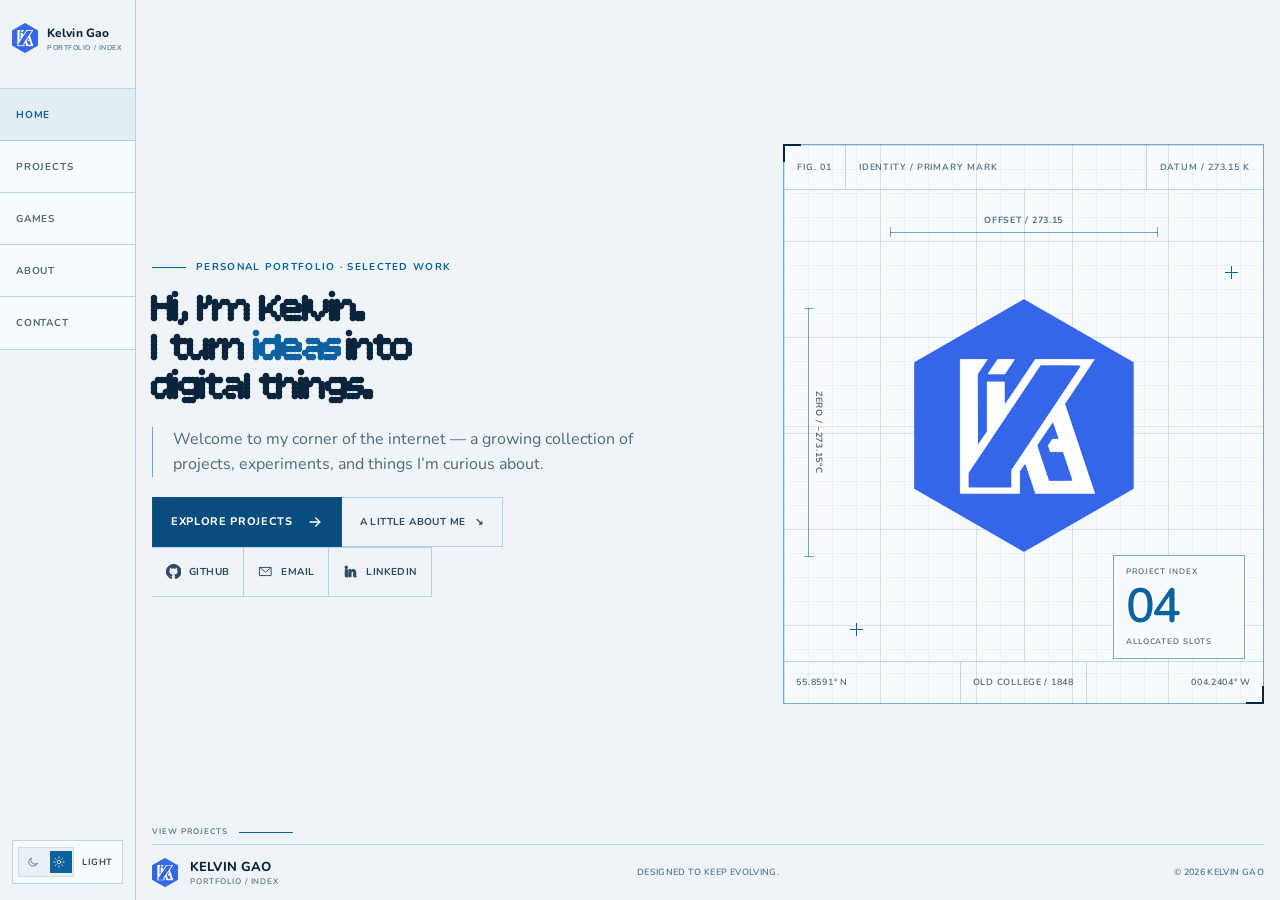
==== index.html @ 5f0eeb15 "V3.3.5" ====
<!doctype html>
<html lang="en" data-theme="light">
  <head>
    <meta charset="UTF-8" />
    <meta name="viewport" content="width=device-width, initial-scale=1.0" />
    <meta
      name="description"
      content="Kelvin Gao's personal portfolio — selected projects, experiments, games, and ideas."
    />
    <meta property="og:title" content="Kelvin Gao — Portfolio" />
    <meta
      property="og:description"
      content="Selected projects, experiments, games, and ideas by Kelvin Gao."
    />
    <meta property="og:type" content="website" />
    <meta property="og:url" content="https://kelvingao.com/" />
    <meta name="theme-color" content="#eef4f8" />
    <title>Kelvin Gao — Portfolio</title>
    <link rel="canonical" href="https://kelvingao.com/" />
    <link rel="icon" href="assets/kg-logo-blue.png" type="image/png" />
    <link rel="preconnect" href="https://fonts.googleapis.com" />
    <link rel="preconnect" href="https://fonts.gstatic.com" crossorigin />
    <link
      rel="stylesheet"
      href="https://fonts.googleapis.com/css2?family=Bitcount+Prop+Single:wght@100..900&amp;family=Nunito:wght@200..1000&amp;display=swap"
    />
    <link rel="stylesheet" href="styles.css?v=blueprint-23" />
    <script>
      document.documentElement.classList.add("js");
      try {
        const savedTheme = localStorage.getItem("kelvin-theme");
        if (savedTheme === "light" || savedTheme === "dark") {
          document.documentElement.dataset.theme = savedTheme;
        }
      } catch (_) {
        // Light remains the default if storage is unavailable.
      }
    </script>
    <noscript>
      <style>
        .reveal { opacity: 1 !important; transform: none !important; }
        .hero-blueprint, .hero-copy { position: relative !important; top: auto !important; }
      </style>
    </noscript>
  </head>
  <body data-page="home">
    <a class="skip-link" href="#main-content">Skip to content</a>

    <header class="site-header" data-header>
      <div class="header-inner container">
        <a class="brand" href="index.html" aria-label="Kelvin Gao, home">
          <span class="logo-render logo-render--brand" aria-hidden="true">
            <img src="assets/kg-logo-blue.png" alt="" width="26" height="30" />
          </span>
          <span class="brand-copy">
            <strong>Kelvin Gao</strong>
            <small>Portfolio / Index</small>
          </span>
        </a>

        <nav class="main-nav" aria-label="Main navigation">
          <a class="is-active" href="index.html" data-page-link="home" aria-current="page">Home</a>
          <a href="projects.html" data-page-link="projects">Projects</a>
          <a href="games.html" data-page-link="games">Games</a>
          <a href="about.html" data-page-link="about">About</a>
          <a href="contact.html" data-page-link="contact">Contact</a>
        </nav>

        <button
          class="theme-toggle"
          type="button"
          aria-label="Switch to dark theme"
          data-theme-toggle
        >
          <span class="theme-toggle__track" aria-hidden="true">
            <svg class="theme-icon theme-icon--moon" viewBox="0 0 24 24">
              <path d="M20.2 15.4A8.6 8.6 0 0 1 8.6 3.8 8.7 8.7 0 1 0 20.2 15.4Z" />
            </svg>
            <span class="theme-toggle__knob"></span>
            <svg class="theme-icon theme-icon--sun" viewBox="0 0 24 24">
              <circle cx="12" cy="12" r="3.5" />
              <path d="M12 2v2M12 20v2M4.9 4.9l1.4 1.4M17.7 17.7l1.4 1.4M2 12h2M20 12h2M4.9 19.1l1.4-1.4M17.7 6.3l1.4-1.4" />
            </svg>
          </span>
          <span class="theme-toggle__label">Light</span>
        </button>
      </div>
    </header>

    <main id="main-content">
      <section class="hero container" id="top" aria-labelledby="hero-title">
        <div class="hero-copy reveal">
          <div class="eyebrow">
            <span class="eyebrow-dot" aria-hidden="true"></span>
            Personal portfolio · Selected work
          </div>
          <h1 id="hero-title">
            Hi, I’m Kelvin.<br />
            I turn <span class="gradient-text">ideas</span> into<br />
            digital things.
          </h1>
          <p class="hero-intro">
            Welcome to my corner of the internet — a growing collection of
            projects, experiments, and things I’m curious about.
          </p>
          <div class="hero-actions">
            <a class="button button--primary" href="projects.html">
              Explore projects
              <svg viewBox="0 0 20 20" aria-hidden="true">
                <path d="M4 10h12M11 5l5 5-5 5" />
              </svg>
            </a>
            <a class="text-link" href="about.html">
              A little about me
              <span aria-hidden="true">↘</span>
            </a>
            <div class="hero-social-links" role="group" aria-label="Professional links">
              <a
                class="hero-social-link"
                href="https://github.com/kaionx6"
                target="_blank"
                rel="noopener noreferrer"
              >
                <svg viewBox="0 0 24 24" aria-hidden="true">
                  <path
                    d="M12 .7a11.5 11.5 0 0 0-3.64 22.41c.58.11.79-.25.79-.56v-2.02c-3.22.7-3.9-1.37-3.9-1.37-.53-1.34-1.29-1.7-1.29-1.7-1.05-.72.08-.71.08-.71 1.17.08 1.78 1.2 1.78 1.2 1.04 1.78 2.72 1.27 3.38.97.1-.75.41-1.27.74-1.56-2.57-.29-5.27-1.28-5.27-5.68 0-1.26.45-2.28 1.19-3.09-.12-.29-.52-1.47.11-3.05 0 0 .97-.31 3.16 1.18a10.9 10.9 0 0 1 5.75 0c2.19-1.49 3.16-1.18 3.16-1.18.63 1.58.23 2.76.11 3.05.74.81 1.19 1.83 1.19 3.09 0 4.41-2.71 5.38-5.29 5.67.42.36.79 1.07.79 2.16v3.21c0 .31.21.67.8.56A11.5 11.5 0 0 0 12 .7Z"
                  />
                </svg>
                GitHub
              </a>
              <a class="hero-social-link" href="mailto:kelvin.gao@ucdconnect.ie">
                <svg viewBox="0 0 24 24" aria-hidden="true">
                  <path d="M3 5.5h18v13H3zM3.5 6l8.5 7 8.5-7" />
                </svg>
                Email
              </a>
              <a
                class="hero-social-link"
                href="https://www.linkedin.com/in/kelvin-gao-a3883a34b/"
                target="_blank"
                rel="noopener noreferrer"
              >
                <svg viewBox="0 0 24 24" aria-hidden="true">
                  <path
                    d="M20.45 20.45h-3.56v-5.57c0-1.33-.02-3.04-1.85-3.04-1.85 0-2.14 1.45-2.14 2.94v5.67H9.35V9h3.41v1.56h.05c.47-.9 1.64-1.85 3.37-1.85 3.6 0 4.27 2.37 4.27 5.46v6.28ZM5.34 7.43a2.07 2.07 0 1 1 0-4.13 2.07 2.07 0 0 1 0 4.13ZM7.12 20.45H3.56V9h3.56v11.45Z"
                  />
                </svg>
                LinkedIn
              </a>
            </div>
          </div>
        </div>

        <div class="hero-blueprint reveal reveal--delay" aria-hidden="true">
          <div class="blueprint-caption">
            <span>FIG. 01</span>
            <span>IDENTITY / PRIMARY MARK</span>
            <span>DATUM / 273.15 K</span>
          </div>
          <div class="logo-plate">
            <span class="dimension dimension--horizontal">OFFSET / 273.15</span>
            <span class="dimension dimension--vertical">ZERO / −273.15°C</span>
            <span class="crosshair crosshair--one"></span>
            <span class="crosshair crosshair--two"></span>
            <span
              class="logo-render logo-render--hero"
              data-kelvin-easter-egg
            >
              <img src="assets/kg-logo-blue.png" alt="" width="220" height="254" />
            </span>
          </div>
          <div class="project-counter">
            <span class="project-counter__label">PROJECT INDEX</span>
            <strong>04</strong>
            <span class="project-counter__foot">ALLOCATED SLOTS</span>
          </div>
          <div class="blueprint-coordinates">
            <span>55.8591° N</span>
            <span>OLD COLLEGE / 1848</span>
            <span>004.2404° W</span>
          </div>
        </div>

        <a class="scroll-cue" href="projects.html" aria-label="Open the projects page">
          <span>View projects</span>
          <span class="scroll-cue__line" aria-hidden="true"></span>
        </a>
      </section>
    </main>

    <footer class="site-footer container">
      <a class="brand brand--footer" href="index.html" aria-label="Kelvin Gao, home">
        <span class="logo-render logo-render--brand" aria-hidden="true">
          <img src="assets/kg-logo-blue.png" alt="" width="26" height="30" />
        </span>
        <span class="brand-copy">
          <strong>Kelvin Gao</strong>
          <small>Portfolio / Index</small>
        </span>
      </a>
      <p>Designed to keep evolving.</p>
      <p>© <span data-year></span> Kelvin Gao</p>
    </footer>

    <script src="script.js?v=blueprint-11"></script>
  </body>
</html>
---- styles.css ----
/* --------------------------------------------------------------------------
   KELVIN GAO / PORTFOLIO DRAWING SYSTEM
   Flat blueprint treatment: solid surfaces, ruled grids, technical annotation.
   -------------------------------------------------------------------------- */

:root {
  color-scheme: dark;
  --bg: #06101c;
  --surface: #091725;
  --surface-2: #0c1c2c;
  --surface-3: #102337;
  --text: #edf6ff;
  --text-soft: #c9d9e8;
  --muted: #9eb2c6;
  --faint: #8098af;
  --blue: #4da3ff;
  --blue-deep: #1677be;
  --blue-fill: rgba(77, 163, 255, 0.12);
  --nav-progress-fill: rgba(77, 163, 255, 0.36);
  --line: rgba(77, 163, 255, 0.25);
  --line-soft: rgba(123, 180, 231, 0.13);
  --line-strong: rgba(77, 163, 255, 0.56);
  --grid-minor: rgba(77, 163, 255, 0.055);
  --grid-major: rgba(77, 163, 255, 0.11);
  --header-bg: #06101c;
  --preview-bg: #071522;
  --preview-line: rgba(107, 183, 255, 0.55);
  --preview-fill: rgba(77, 163, 255, 0.14);
  --preview-quiet: rgba(222, 241, 255, 0.18);
  --container: 1440px;
  --sidebar-width: 136px;
  --mono: "Nunito", ui-sans-serif, -apple-system, BlinkMacSystemFont, "Segoe UI", sans-serif;
  --title-font: "Bitcount Prop Single", "Nunito", ui-sans-serif, sans-serif;
}

html[data-theme="light"] {
  color-scheme: light;
  --bg: #eef4f8;
  --surface: #f8fbfd;
  --surface-2: #e8f1f7;
  --surface-3: #deebf3;
  --text: #0a243b;
  --text-soft: #2d4961;
  --muted: #50697e;
  --faint: #587085;
  --blue: #0c619f;
  --blue-deep: #084d7e;
  --blue-fill: rgba(12, 97, 159, 0.09);
  --nav-progress-fill: rgba(12, 97, 159, 0.22);
  --line: rgba(12, 97, 159, 0.24);
  --line-soft: rgba(31, 91, 135, 0.13);
  --line-strong: rgba(12, 97, 159, 0.54);
  --grid-minor: rgba(12, 97, 159, 0.055);
  --grid-major: rgba(12, 97, 159, 0.105);
  --header-bg: #eef4f8;
  --preview-bg: #e7f0f6;
  --preview-line: rgba(11, 91, 150, 0.55);
  --preview-fill: rgba(12, 97, 159, 0.11);
  --preview-quiet: rgba(14, 58, 89, 0.16);
}

*,
*::before,
*::after {
  box-sizing: border-box;
}

html {
  scroll-behavior: smooth;
  scroll-padding-top: 112px;
}

body {
  min-width: 320px;
  margin: 0;
  overflow-x: clip;
  background: var(--bg);
  color: var(--text);
  font-family: "Nunito", ui-sans-serif, -apple-system, BlinkMacSystemFont, "Segoe UI", sans-serif;
  font-size: 16px;
  line-height: 1.6;
  -webkit-font-smoothing: antialiased;
  transition: background-color 140ms linear, color 140ms linear;
}

h1,
h2,
h3 {
  font-family: var(--title-font);
}

::selection {
  background: var(--blue);
  color: #fff;
}

a {
  color: inherit;
  text-decoration: none;
}

button,
a {
  -webkit-tap-highlight-color: transparent;
}

button {
  color: inherit;
  font: inherit;
}

svg {
  display: block;
  fill: none;
  stroke: currentColor;
  stroke-linecap: square;
  stroke-linejoin: miter;
  stroke-width: 1.6;
}

.container {
  width: min(calc(100% - 48px), var(--container));
  margin-inline: auto;
}

.skip-link {
  position: fixed;
  z-index: 1000;
  top: 8px;
  left: 8px;
  padding: 10px 14px;
  border: 1px solid var(--blue);
  background: var(--bg);
  color: var(--text);
  font: 700 12px/1.2 var(--mono);
  transform: translateY(-160%);
}

.skip-link:focus {
  transform: translateY(0);
}

:focus-visible {
  outline: 2px solid var(--blue);
  outline-offset: 3px;
}

/* Exact source artwork, recolored non-destructively and cropped to its bounds. */

.logo-render {
  position: relative;
  display: block;
  flex: 0 0 auto;
  aspect-ratio: 704 / 812;
  overflow: hidden;
}

.logo-render img {
  position: absolute;
  inset: 0;
  width: 100%;
  height: 100%;
  max-width: none;
}

.logo-render--brand {
  width: 26px;
}

/* Header */

.site-header {
  position: fixed;
  z-index: 100;
  top: 0;
  left: 0;
  width: 100%;
  border-bottom: 1px solid var(--line);
  background: var(--header-bg);
}

.header-inner {
  display: grid;
  grid-template-columns: 1fr auto 1fr;
  align-items: center;
  height: 74px;
}

.brand {
  display: inline-flex;
  align-items: center;
  justify-self: start;
  gap: 12px;
  width: fit-content;
  min-height: 44px;
}

.brand-copy {
  display: flex;
  flex-direction: column;
  gap: 1px;
}

.brand-copy strong {
  color: var(--text);
  font-size: 13px;
  font-weight: 760;
  letter-spacing: 0.01em;
}

.brand-copy small {
  color: var(--faint);
  font: 600 8px/1.2 var(--mono);
  letter-spacing: 0.12em;
  text-transform: uppercase;
}

.main-nav {
  position: absolute;
  top: 15px;
  left: 50%;
  display: flex;
  height: 44px;
  border: 1px solid var(--line);
  background: var(--surface);
  transform: translateX(-50%);
}

.main-nav a {
  --page-wheel-progress: 0%;
  display: inline-flex;
  align-items: center;
  justify-content: center;
  min-width: 84px;
  padding-inline: 14px;
  border-right: 1px solid var(--line);
  background-image: linear-gradient(
    var(--nav-progress-fill),
    var(--nav-progress-fill)
  );
  background-repeat: no-repeat;
  background-position: left center;
  background-size: var(--page-wheel-progress) 100%;
  color: var(--muted);
  font: 700 10px/1 var(--mono);
  letter-spacing: 0.08em;
  text-transform: uppercase;
  transition: background-size 70ms linear, color 70ms linear;
}

.main-nav a[data-wheel-direction="previous"] {
  background-position: right center;
}

.main-nav a:last-child {
  border-right: 0;
}

.main-nav a:hover,
.main-nav a.is-active {
  background-color: var(--blue-fill);
  color: var(--blue);
}

.main-nav a.is-wheel-target {
  color: var(--text);
}

.theme-toggle {
  display: inline-flex;
  grid-column: 3;
  align-items: center;
  justify-self: end;
  gap: 8px;
  min-height: 44px;
  padding: 5px 9px 5px 5px;
  border: 1px solid var(--line);
  border-radius: 0;
  background: var(--surface);
  cursor: pointer;
}

.theme-toggle:hover {
  border-color: var(--line-strong);
  background: var(--blue-fill);
}

.theme-toggle__track {
  position: relative;
  display: flex;
  align-items: center;
  justify-content: space-between;
  width: 58px;
  height: 30px;
  padding-inline: 8px;
  border: 1px solid var(--line-soft);
  background: var(--surface-2);
  color: var(--muted);
}

.theme-icon {
  z-index: 1;
  width: 12px;
  height: 12px;
}

.theme-icon--moon {
  color: #fff;
}

html[data-theme="light"] .theme-icon--moon {
  color: var(--muted);
}

html[data-theme="light"] .theme-icon--sun {
  color: #fff;
}

.theme-toggle__knob {
  position: absolute;
  z-index: 0;
  top: 3px;
  left: 3px;
  width: 22px;
  height: 22px;
  background: var(--blue);
  transition: transform 140ms linear;
}

html[data-theme="light"] .theme-toggle__knob {
  transform: translateX(28px);
}

.theme-toggle__label {
  min-width: 31px;
  color: var(--text-soft);
  font: 700 9px/1 var(--mono);
  letter-spacing: 0.06em;
  text-transform: uppercase;
}

/* Hero */

.hero {
  position: relative;
  display: grid;
  grid-template-columns: minmax(0, 1.06fr) minmax(400px, 0.94fr);
  align-items: center;
  gap: clamp(44px, 7vw, 100px);
  min-height: 100svh;
  padding-top: 132px;
  padding-bottom: 94px;
}

.hero::before {
  position: absolute;
  top: 74px;
  bottom: 0;
  left: -24px;
  width: 1px;
  background: var(--line);
  content: "";
}

.hero::after {
  position: absolute;
  top: 98px;
  left: -29px;
  width: 11px;
  height: 11px;
  border: 1px solid var(--blue);
  background: var(--bg);
  content: "";
}

.hero-copy {
  position: relative;
}

.eyebrow,
.section-kicker {
  color: var(--blue);
  font: 700 10px/1.3 var(--mono);
  letter-spacing: 0.13em;
  text-transform: uppercase;
}

.eyebrow {
  display: inline-flex;
  align-items: center;
  gap: 10px;
  margin-bottom: 32px;
  padding: 0;
  border: 0;
  background: transparent;
}

.eyebrow::before {
  width: 34px;
  height: 1px;
  background: var(--blue);
  content: "";
}

.eyebrow-dot {
  display: none;
}

.hero h1 {
  max-width: 760px;
  margin: 0;
  font-size: clamp(2.3rem, 4.2vw, 3.85rem);
  font-weight: 720;
  letter-spacing: -0.064em;
  line-height: 0.98;
}

.gradient-text {
  color: var(--blue);
}

.hero-intro {
  max-width: 570px;
  margin: 32px 0 0;
  padding-left: 20px;
  border-left: 1px solid var(--line-strong);
  color: var(--muted);
  font-size: 16px;
  line-height: 1.8;
}

.hero-actions {
  display: flex;
  flex-wrap: wrap;
  align-items: center;
  gap: 0;
  margin-top: 38px;
}

.button {
  display: inline-flex;
  align-items: center;
  justify-content: center;
  gap: 14px;
  min-height: 50px;
  padding: 12px 18px;
  border: 1px solid var(--line-strong);
  border-radius: 0;
  font: 750 11px/1 var(--mono);
  letter-spacing: 0.06em;
  text-transform: uppercase;
}

.button svg {
  width: 16px;
  height: 16px;
}

.button--primary {
  background: var(--blue-deep);
  color: #fff;
}

.button--primary:hover {
  background: var(--blue);
  color: #06101c;
}

html[data-theme="light"] .button--primary:hover {
  color: #fff;
}

.text-link,
.hero-social-link {
  display: inline-flex;
  align-items: center;
  justify-content: center;
  gap: 10px;
  min-height: 50px;
  padding: 12px 18px;
  border: 1px solid var(--line);
  border-left: 0;
  color: var(--text-soft);
  font: 700 10px/1 var(--mono);
  letter-spacing: 0.04em;
  text-transform: uppercase;
}

.text-link:hover,
.hero-social-link:hover {
  background: var(--blue-fill);
  color: var(--blue);
}

.hero-social-links {
  display: inline-flex;
  align-items: stretch;
}

.hero-social-link {
  border-left: 0;
  gap: 8px;
  padding-inline: 14px;
}

.hero-social-link svg {
  width: 15px;
  height: 15px;
  flex: 0 0 auto;
  fill: currentColor;
}

.hero-social-link[href^="mailto:"] svg {
  fill: none;
  stroke: currentColor;
  stroke-linecap: square;
  stroke-linejoin: miter;
  stroke-width: 1.5;
}

.hero-blueprint {
  position: relative;
  width: min(100%, 520px);
  min-height: 592px;
  margin: 0;
  justify-self: end;
  border: 1px solid var(--line-strong);
  background-color: var(--surface);
  background-image:
    linear-gradient(var(--grid-major) 1px, transparent 1px),
    linear-gradient(90deg, var(--grid-major) 1px, transparent 1px),
    linear-gradient(var(--grid-minor) 1px, transparent 1px),
    linear-gradient(90deg, var(--grid-minor) 1px, transparent 1px);
  background-size: 96px 96px, 96px 96px, 24px 24px, 24px 24px;
}

.hero-blueprint::before,
.hero-blueprint::after {
  position: absolute;
  width: 18px;
  height: 18px;
  border-color: var(--blue);
  content: "";
}

.hero-blueprint::before {
  top: -1px;
  left: -1px;
  border-top: 2px solid;
  border-left: 2px solid;
}

.hero-blueprint::after {
  right: -1px;
  bottom: -1px;
  border-right: 2px solid;
  border-bottom: 2px solid;
}

.blueprint-caption {
  display: grid;
  grid-template-columns: auto 1fr auto;
  min-height: 45px;
  border-bottom: 1px solid var(--line);
  color: var(--faint);
  font: 650 9px/1.2 var(--mono);
  letter-spacing: 0.1em;
}

.blueprint-caption span {
  display: flex;
  align-items: center;
  padding-inline: 13px;
  border-right: 1px solid var(--line);
}

.blueprint-caption span:last-child {
  border-right: 0;
}

.logo-plate,
.model-plate {
  position: relative;
  display: grid;
  height: 470px;
  place-items: center;
}

.logo-plate::before,
.logo-plate::after,
.model-plate::before,
.model-plate::after {
  position: absolute;
  background: var(--line-soft);
  content: "";
}

.logo-plate::before,
.model-plate::before {
  top: 0;
  bottom: 0;
  left: 50%;
  width: 1px;
}

.logo-plate::after,
.model-plate::after {
  top: 50%;
  right: 0;
  left: 0;
  height: 1px;
}

.logo-render--hero {
  z-index: 1;
  width: min(46%, 220px);
}

.model-plate {
  overflow: hidden;
  cursor: default;
}

.model-canvas {
  position: absolute;
  z-index: 1;
  inset: 0;
  display: block;
  width: 100%;
  height: 100%;
  opacity: 0;
  cursor: grab;
  touch-action: pan-y;
}

.model-canvas.is-dragging {
  cursor: grabbing;
}

[data-model-viewer].is-model-ready .model-canvas {
  opacity: 1;
}

.model-placeholder {
  position: absolute;
  z-index: 1;
  inset: 0;
  display: grid;
  align-content: center;
  justify-items: center;
  gap: 14px;
  color: var(--faint);
  font: 650 8px/1 var(--mono);
  letter-spacing: 0.12em;
}

.logo-render--model {
  width: 86px;
  opacity: 0.5;
}

[data-model-viewer].is-model-ready .model-placeholder {
  visibility: hidden;
}

.model-loader {
  position: absolute;
  z-index: 6;
  right: 170px;
  bottom: 58px;
  left: 18px;
  padding: 10px;
  border: 1px solid var(--line);
  background: var(--surface);
}

.model-loader[hidden],
.model-error[hidden] {
  display: none;
}

.model-loader__copy {
  display: flex;
  align-items: center;
  justify-content: space-between;
  color: var(--text-soft);
  font: 650 7px/1 var(--mono);
  letter-spacing: 0.08em;
}

.model-loader__track,
.model-progress__track {
  display: block;
  height: 2px;
  overflow: hidden;
  background: var(--line);
}

.model-loader__track {
  margin-top: 9px;
}

.model-loader__track i,
.model-progress__track i {
  display: block;
  width: 100%;
  height: 100%;
  background: var(--blue);
  transform: scaleX(0);
  transform-origin: left center;
}

.model-error {
  position: absolute;
  z-index: 8;
  top: 50%;
  left: 50%;
  display: grid;
  width: min(76%, 300px);
  padding: 18px;
  border: 1px solid var(--line-strong);
  background: var(--surface);
  color: var(--muted);
  font: 600 8px/1.6 var(--mono);
  letter-spacing: 0.05em;
  transform: translate(-50%, -50%);
}

.model-error strong {
  margin-bottom: 5px;
  color: var(--text);
  font-size: 9px;
}

.model-error a {
  width: max-content;
  margin-top: 11px;
  color: var(--blue);
  font-weight: 750;
}

.model-description,
.visually-hidden {
  position: absolute;
  width: 1px;
  height: 1px;
  padding: 0;
  overflow: hidden;
  clip: rect(0, 0, 0, 0);
  white-space: nowrap;
  border: 0;
}

.model-controls {
  position: absolute;
  z-index: 7;
  bottom: 12px;
  left: 14px;
  display: flex;
  background: var(--surface);
}

.model-controls button {
  display: grid;
  min-width: 30px;
  height: 28px;
  padding: 0 8px;
  place-items: center;
  border: 1px solid var(--line);
  border-right: 0;
  border-radius: 0;
  background: transparent;
  color: var(--text-soft);
  font: 700 7px/1 var(--mono);
  letter-spacing: 0.06em;
  cursor: pointer;
}

.model-controls button:last-child {
  min-width: 60px;
  border-right: 1px solid var(--line);
}

.model-controls button:hover,
.model-controls button[aria-pressed="true"] {
  background: var(--blue-fill);
  color: var(--blue);
}

.model-controls button:focus-visible {
  z-index: 1;
  outline: 2px solid var(--blue);
  outline-offset: 2px;
  background: var(--blue-fill);
  color: var(--blue);
}

.model-controls button:disabled {
  cursor: wait;
  opacity: 0.42;
}

.model-progress {
  position: absolute;
  z-index: 5;
  top: 55px;
  right: 15px;
  display: grid;
  grid-template-columns: auto 72px 26px;
  align-items: center;
  gap: 8px;
  color: var(--faint);
  font: 650 7px/1 var(--mono);
  letter-spacing: 0.07em;
}

.model-progress output {
  color: var(--blue);
  text-align: right;
}

.dimension {
  position: absolute;
  z-index: 2;
  color: var(--faint);
  font: 700 9px/1 var(--mono);
  letter-spacing: 0.08em;
}

.dimension--horizontal {
  top: 26px;
  left: 22%;
  width: 56%;
  padding-bottom: 7px;
  border-bottom: 1px solid var(--line-strong);
  text-align: center;
}

.dimension--horizontal::before,
.dimension--horizontal::after {
  position: absolute;
  bottom: -5px;
  width: 1px;
  height: 10px;
  background: var(--line-strong);
  content: "";
}

.dimension--horizontal::before {
  left: 0;
}

.dimension--horizontal::after {
  right: 0;
}

.dimension--vertical {
  top: 25%;
  bottom: 22%;
  left: 24px;
  display: grid;
  width: 19px;
  place-items: center;
  border-left: 1px solid var(--line-strong);
  writing-mode: vertical-rl;
}

.dimension--vertical::before,
.dimension--vertical::after {
  position: absolute;
  left: -5px;
  width: 10px;
  height: 1px;
  background: var(--line-strong);
  content: "";
}

.dimension--vertical::before {
  top: 0;
}

.dimension--vertical::after {
  bottom: 0;
}

.crosshair {
  position: absolute;
  width: 13px;
  height: 13px;
}

.crosshair::before,
.crosshair::after {
  position: absolute;
  background: var(--blue);
  content: "";
}

.crosshair::before {
  top: 6px;
  left: 0;
  width: 13px;
  height: 1px;
}

.crosshair::after {
  top: 0;
  left: 6px;
  width: 1px;
  height: 13px;
}

.crosshair--one {
  top: 76px;
  right: 25px;
}

.crosshair--two {
  bottom: 25px;
  left: 66px;
}

.project-counter {
  position: absolute;
  z-index: 3;
  right: 18px;
  bottom: 44px;
  display: grid;
  width: 132px;
  min-height: 104px;
  padding: 11px 12px;
  border: 1px solid var(--line-strong);
  background: var(--surface);
}

.project-counter__label,
.project-counter__foot {
  color: var(--faint);
  font: 650 8px/1.2 var(--mono);
  letter-spacing: 0.11em;
}

.project-counter strong {
  align-self: center;
  color: var(--blue);
  font-size: 48px;
  font-weight: 620;
  letter-spacing: -0.07em;
  line-height: 0.9;
}

.project-counter__foot {
  align-self: end;
}

.blueprint-coordinates {
  position: absolute;
  right: 0;
  bottom: 0;
  left: 0;
  display: grid;
  grid-template-columns: 1fr auto 1fr;
  height: 42px;
  border-top: 1px solid var(--line);
  color: var(--faint);
  font: 650 9px/1 var(--mono);
  letter-spacing: 0.08em;
}

.blueprint-coordinates span {
  display: flex;
  align-items: center;
  padding-inline: 12px;
  border-right: 1px solid var(--line);
}

.blueprint-coordinates span:nth-child(2) {
  justify-content: center;
}

.blueprint-coordinates span:last-child {
  justify-content: flex-end;
  border-right: 0;
}

.scroll-cue {
  position: absolute;
  top: calc(100svh - 38px);
  bottom: auto;
  left: 0;
  display: flex;
  align-items: center;
  gap: 12px;
  color: var(--faint);
  font: 650 8px/1 var(--mono);
  letter-spacing: 0.12em;
  text-transform: uppercase;
}

.scroll-cue__line {
  display: block;
  width: 54px;
  height: 1px;
  background: var(--blue);
}

/* Sections */

.page-main {
  min-height: calc(100svh - 116px);
  padding-top: 74px;
}

.page-main > .section:first-child {
  border-top: 0;
}

.section {
  position: relative;
  padding-top: 118px;
  padding-bottom: 118px;
  border-top: 1px solid var(--line);
}

.section::before {
  position: absolute;
  top: -5px;
  left: 0;
  width: 9px;
  height: 9px;
  border: 1px solid var(--blue);
  background: var(--bg);
  content: "";
}

.section-heading {
  display: grid;
  grid-template-columns: 1fr minmax(280px, 420px);
  align-items: end;
  gap: 64px;
  margin-bottom: 48px;
}

.section-kicker {
  margin: 0 0 16px;
}

.section-heading h2,
.section-heading h1,
.about-intro h2,
.about-intro h1,
.contact-card h2,
.contact-card h1 {
  margin: 0;
  font-size: clamp(1.7rem, 3.3vw, 2.95rem);
  font-weight: 690;
  letter-spacing: -0.055em;
  line-height: 1.02;
}

.section-description {
  margin: 0;
  padding-left: 18px;
  border-left: 1px solid var(--line-strong);
  color: var(--muted);
  font-size: 14px;
  line-height: 1.8;
}

/* Project index */

.project-workspace {
  display: grid;
  grid-template-columns: 260px minmax(0, 1fr);
  min-height: 620px;
  border: 1px solid var(--line-strong);
  background: var(--surface);
}

.project-tabs {
  display: flex;
  flex-direction: column;
  border-right: 1px solid var(--line);
  background: var(--surface-2);
}

.project-tabs::before {
  display: flex;
  align-items: center;
  height: 38px;
  padding-inline: 15px;
  border-bottom: 1px solid var(--line);
  color: var(--faint);
  font: 650 8px/1 var(--mono);
  letter-spacing: 0.12em;
  content: "INDEX / SELECT DRAWING";
}

.project-tab {
  position: relative;
  display: grid;
  grid-template-columns: 27px 1fr auto;
  align-items: center;
  gap: 11px;
  min-height: 108px;
  padding: 16px 14px;
  border: 0;
  border-bottom: 1px solid var(--line);
  border-radius: 0;
  background: transparent;
  text-align: left;
  cursor: pointer;
}

.project-tab::before {
  position: absolute;
  top: 0;
  bottom: 0;
  left: 0;
  width: 3px;
  background: var(--blue);
  content: "";
  opacity: 0;
}

.project-tab:hover,
.project-tab.is-active {
  background: var(--blue-fill);
}

.project-tab.is-active::before {
  opacity: 1;
}

.project-tab__number {
  align-self: start;
  padding-top: 2px;
  color: var(--faint);
  font: 650 9px/1 var(--mono);
}

.project-tab__copy {
  display: flex;
  flex-direction: column;
  gap: 4px;
}

.project-tab__copy strong {
  color: var(--text);
  font-size: 13px;
  font-weight: 730;
}

.project-tab__copy span {
  color: var(--muted);
  font: 600 9px/1.3 var(--mono);
  text-transform: uppercase;
}

.project-tab__arrow {
  color: var(--blue);
  font-size: 14px;
  opacity: 0;
}

.project-tab:hover .project-tab__arrow,
.project-tab.is-active .project-tab__arrow {
  opacity: 1;
}

.project-panels {
  min-width: 0;
}

.project-panel {
  display: grid;
  grid-template-columns: minmax(280px, 0.86fr) minmax(350px, 1.14fr);
  min-height: 100%;
}

.project-panel[hidden] {
  display: none;
}

.project-panel__content {
  display: flex;
  flex-direction: column;
  min-width: 0;
  padding: 32px;
}

.project-meta {
  display: flex;
  align-items: center;
  justify-content: space-between;
  color: var(--faint);
  font: 650 8px/1 var(--mono);
  letter-spacing: 0.1em;
}

.project-status {
  display: inline-flex;
  align-items: center;
  gap: 8px;
  color: var(--muted);
  text-transform: uppercase;
}

.project-status i {
  width: 7px;
  height: 7px;
  border: 1px solid var(--blue);
  background: var(--blue-fill);
}

.project-panel__content > div:nth-child(2) {
  margin-block: auto;
}

.project-type {
  margin: 50px 0 15px;
  color: var(--blue);
  font: 700 9px/1.3 var(--mono);
  letter-spacing: 0.12em;
}

.project-panel h3 {
  max-width: 440px;
  margin: 0;
  font-size: clamp(1.4rem, 2.25vw, 2.15rem);
  font-weight: 680;
  letter-spacing: -0.05em;
  line-height: 1.03;
}

.project-summary {
  max-width: 460px;
  margin: 23px 0 32px;
  color: var(--muted);
  font-size: 13px;
  line-height: 1.8;
}

.project-tags {
  display: flex;
  flex-wrap: wrap;
  gap: 6px;
  margin-bottom: 30px;
}

.project-tags span {
  padding: 6px 9px;
  border: 1px solid var(--line);
  color: var(--text-soft);
  font: 650 8px/1 var(--mono);
  letter-spacing: 0.04em;
  text-transform: uppercase;
}

.project-link {
  display: flex;
  align-items: center;
  justify-content: space-between;
  gap: 12px;
  width: 100%;
  padding-top: 17px;
  border-top: 1px solid var(--line);
  color: var(--text-soft);
  font: 700 9px/1.3 var(--mono);
  letter-spacing: 0.05em;
  text-transform: uppercase;
}

.project-link span {
  color: var(--blue);
  font-size: 15px;
}

/* Schematic project drawings */

.project-preview {
  --project-accent: var(--blue);
  position: relative;
  display: grid;
  min-height: 620px;
  place-items: center;
  overflow: hidden;
  border-left: 1px solid var(--line);
  background-color: var(--preview-bg);
  background-image:
    linear-gradient(var(--grid-major) 1px, transparent 1px),
    linear-gradient(90deg, var(--grid-major) 1px, transparent 1px),
    linear-gradient(var(--grid-minor) 1px, transparent 1px),
    linear-gradient(90deg, var(--grid-minor) 1px, transparent 1px);
  background-size: 96px 96px, 96px 96px, 24px 24px, 24px 24px;
}

.project-preview::before {
  position: absolute;
  z-index: 8;
  top: 13px;
  left: 14px;
  color: var(--faint);
  font: 650 8px/1 var(--mono);
  letter-spacing: 0.11em;
  content: "SCHEMATIC / NOT TO SCALE";
}

.project-preview::after {
  position: absolute;
  z-index: 8;
  top: 11px;
  right: 13px;
  width: 11px;
  height: 11px;
  border-top: 1px solid var(--blue);
  border-right: 1px solid var(--blue);
  content: "";
}

.preview-orb {
  display: none;
}

.preview-index {
  position: absolute;
  z-index: 0;
  right: 15px;
  bottom: 10px;
  color: var(--line);
  font: 500 74px/0.8 var(--mono);
  letter-spacing: -0.08em;
}

/* Project 01 / contained model-to-photo sequence */

.project-preview--assembly {
  padding: 48px 24px;
}

.project-model-window {
  position: relative;
  z-index: 2;
  width: min(96%, 560px);
  margin: 0;
  overflow: hidden;
  border: 1px solid var(--preview-line);
  background: var(--surface);
}

.project-model-window__bar {
  display: grid;
  grid-template-columns: 1fr auto 1fr;
  align-items: center;
  min-height: 36px;
  padding-inline: 10px;
  border-bottom: 1px solid var(--preview-line);
  color: var(--faint);
  font: 700 8px/1 var(--mono);
  letter-spacing: 0.08em;
}

.project-model-window__bar > span:nth-child(2) {
  color: var(--text-soft);
  text-align: center;
}

.project-model-window__bar > span:last-child {
  justify-self: end;
}

.window-dots {
  display: flex;
  gap: 5px;
}

.window-dots i {
  width: 5px;
  height: 5px;
  border: 1px solid var(--preview-line);
}

.project-model-viewport {
  position: relative;
  aspect-ratio: 4 / 3;
  overflow: hidden;
  cursor: ns-resize;
  background-color: var(--preview-bg);
  background-image:
    linear-gradient(var(--grid-major) 1px, transparent 1px),
    linear-gradient(90deg, var(--grid-major) 1px, transparent 1px),
    linear-gradient(var(--grid-minor) 1px, transparent 1px),
    linear-gradient(90deg, var(--grid-minor) 1px, transparent 1px);
  background-size: 72px 72px, 72px 72px, 18px 18px, 18px 18px;
  outline: 0;
  touch-action: pan-y;
}

.project-model-viewport::before,
.project-model-viewport::after {
  position: absolute;
  z-index: 0;
  background: var(--line-soft);
  content: "";
  pointer-events: none;
}

.project-model-viewport::before {
  top: 0;
  bottom: 0;
  left: 50%;
  width: 1px;
}

.project-model-viewport::after {
  top: 50%;
  right: 0;
  left: 0;
  height: 1px;
}

.project-model-viewport:focus-visible {
  outline: 2px solid var(--blue);
  outline-offset: -3px;
}

.project-model-viewport .model-canvas {
  cursor: ns-resize;
  pointer-events: none;
}

.project-model-viewport .model-placeholder {
  z-index: 2;
}

.project-model-viewport .model-loader {
  right: 14px;
  bottom: 14px;
  left: 14px;
}

.project-model-viewport .model-error {
  width: min(82%, 290px);
}

.sequence-hover-note {
  position: absolute;
  z-index: 5;
  top: 12px;
  right: 12px;
  display: grid;
  gap: 5px;
  width: min(248px, calc(100% - 24px));
  padding: 10px 12px;
  border: 1px solid var(--blue);
  background: var(--blue-deep);
  color: #fff;
  opacity: 1;
  pointer-events: none;
  transition: opacity 100ms linear, visibility 100ms linear;
}

.sequence-hover-note strong {
  font: 780 10px/1 var(--mono);
  letter-spacing: 0.09em;
}

.sequence-hover-note small {
  color: inherit;
  font: 650 7px/1.2 var(--mono);
  letter-spacing: 0.07em;
  opacity: 0.8;
}

.project-model-viewport:hover .sequence-hover-note,
.project-model-viewport:focus-visible .sequence-hover-note {
  background: var(--blue);
  color: #06101c;
}

.project-model-viewport:hover:not(:focus-visible) {
  outline: 1px solid var(--blue);
  outline-offset: -2px;
}

html[data-theme="light"] .project-model-viewport:hover .sequence-hover-note,
html[data-theme="light"] .project-model-viewport:focus-visible .sequence-hover-note {
  color: #fff;
}

[data-model-viewer].has-sequence-progress .sequence-hover-note {
  visibility: hidden;
  opacity: 0;
}

.sequence-photo-deck,
.sequence-photo {
  position: absolute;
  inset: 0;
}

.sequence-photo-deck {
  z-index: 3;
  pointer-events: none;
}

.sequence-photo {
  display: grid;
  grid-template-rows: 1fr 34px;
  padding: 14px;
  background: var(--preview-bg);
  opacity: 0;
  will-change: opacity;
}

.sequence-photo__art {
  position: relative;
  overflow: hidden;
  border: 1px solid var(--preview-line);
  background-color: var(--surface-2);
  background-image:
    linear-gradient(var(--grid-minor) 1px, transparent 1px),
    linear-gradient(90deg, var(--grid-minor) 1px, transparent 1px);
  background-size: 18px 18px;
}

.sequence-photo__art::before,
.sequence-photo__art::after,
.sequence-photo__art i {
  position: absolute;
  display: block;
  border: 1px solid var(--preview-line);
  content: "";
}

.sequence-photo__caption {
  display: flex;
  align-items: end;
  justify-content: space-between;
  gap: 12px;
  color: var(--faint);
  font: 650 7px/1 var(--mono);
  letter-spacing: 0.08em;
}

.sequence-photo__caption span:first-child {
  color: var(--blue);
}

.sequence-photo--one .sequence-photo__art::before {
  top: 18%;
  left: 12%;
  width: 42%;
  height: 64%;
}

.sequence-photo--one .sequence-photo__art::after {
  top: 28%;
  right: 12%;
  width: 25%;
  aspect-ratio: 1;
  border-radius: 50%;
}

.sequence-photo--one .sequence-photo__art i:nth-child(1) {
  right: 12%;
  bottom: 18%;
  width: 29%;
  height: 8%;
  background: var(--preview-fill);
}

.sequence-photo--one .sequence-photo__art i:nth-child(2) {
  top: 31%;
  left: 18%;
  width: 24%;
  height: 28%;
  border-color: var(--blue);
}

.sequence-photo--one .sequence-photo__art i:nth-child(3) {
  top: 12px;
  right: 12px;
  width: 8px;
  height: 8px;
  background: var(--blue);
}

.sequence-photo--two .sequence-photo__art::before,
.sequence-photo--two .sequence-photo__art::after,
.sequence-photo--two .sequence-photo__art i:nth-child(1) {
  top: 18%;
  bottom: 18%;
  width: 20%;
  background: var(--preview-fill);
}

.sequence-photo--two .sequence-photo__art::before { left: 12%; }
.sequence-photo--two .sequence-photo__art i:nth-child(1) { left: 40%; }
.sequence-photo--two .sequence-photo__art::after { right: 12%; }

.sequence-photo--two .sequence-photo__art i:nth-child(2) {
  right: 8%;
  bottom: 9%;
  left: 8%;
  height: 1px;
  border: 0;
  background: var(--blue);
}

.sequence-photo--two .sequence-photo__art i:nth-child(3) {
  top: 10%;
  left: 10%;
  width: 28%;
  height: 7%;
}

.sequence-photo--three .sequence-photo__art::before,
.sequence-photo--three .sequence-photo__art::after,
.sequence-photo--three .sequence-photo__art i:nth-child(1) {
  top: 50%;
  left: 50%;
  border-radius: 50%;
  transform: translate(-50%, -50%);
}

.sequence-photo--three .sequence-photo__art::before {
  width: 68%;
  aspect-ratio: 1;
}

.sequence-photo--three .sequence-photo__art::after {
  width: 46%;
  aspect-ratio: 1;
}

.sequence-photo--three .sequence-photo__art i:nth-child(1) {
  width: 22%;
  aspect-ratio: 1;
  border-color: var(--blue);
  background: var(--preview-fill);
}

.sequence-photo--three .sequence-photo__art i:nth-child(2),
.sequence-photo--three .sequence-photo__art i:nth-child(3) {
  top: 50%;
  width: 22%;
  height: 1px;
  border: 0;
  background: var(--preview-line);
}

.sequence-photo--three .sequence-photo__art i:nth-child(2) { left: 4%; }
.sequence-photo--three .sequence-photo__art i:nth-child(3) { right: 4%; }

.sequence-photo--four .sequence-photo__art::before {
  top: 16%;
  right: 12%;
  bottom: 16%;
  left: 12%;
  background: var(--preview-fill);
  clip-path: polygon(0 78%, 23% 52%, 43% 67%, 66% 28%, 100% 8%, 100% 100%, 0 100%);
}

.sequence-photo--four .sequence-photo__art::after {
  top: 16%;
  right: 12%;
  bottom: 16%;
  left: 12%;
}

.sequence-photo--four .sequence-photo__art i:nth-child(1) {
  top: 24%;
  right: 20%;
  width: 13%;
  aspect-ratio: 1;
  border-color: var(--blue);
  border-radius: 50%;
}

.sequence-photo--four .sequence-photo__art i:nth-child(2) {
  bottom: 23%;
  left: 18%;
  width: 34%;
  height: 7%;
  background: var(--surface);
}

.sequence-photo--four .sequence-photo__art i:nth-child(3) {
  top: 9%;
  left: 9%;
  width: 8px;
  height: 8px;
  background: var(--blue);
}

.project-model-window__footer {
  position: relative;
  display: grid;
  gap: 9px;
  min-height: 68px;
  padding: 11px;
  border-top: 1px solid var(--preview-line);
  background: var(--surface);
}

.sequence-meter {
  display: grid;
  grid-template-columns: minmax(92px, auto) 1fr 26px;
  align-items: center;
  gap: 9px;
  color: var(--text-soft);
  font: 700 8px/1 var(--mono);
  letter-spacing: 0.07em;
}

.sequence-meter__track {
  display: block;
  height: 2px;
  overflow: hidden;
  background: var(--line);
}

.sequence-meter__track i {
  display: block;
  width: 100%;
  height: 100%;
  background: var(--blue);
  transform: scaleX(0);
  transform-origin: left center;
}

.sequence-meter output {
  color: var(--blue);
  text-align: right;
}

.sequence-help {
  display: flex;
  justify-content: space-between;
  color: var(--faint);
  font: 700 8px/1 var(--mono);
  letter-spacing: 0.08em;
}

.sequence-help span:first-child {
  color: var(--blue);
}

.sequence-controls {
  display: none;
  justify-content: stretch;
}

.sequence-controls button {
  flex: 1;
  min-height: 38px;
  border: 1px solid var(--line);
  border-right: 0;
  border-radius: 0;
  background: transparent;
  color: var(--text-soft);
  font: 700 8px/1 var(--mono);
  cursor: pointer;
}

.sequence-controls button:last-child {
  border-right: 1px solid var(--line);
}

.sequence-controls button:hover,
.sequence-controls button:focus-visible {
  outline: 0;
  background: var(--blue-fill);
  color: var(--blue);
}

.sequence-controls button:focus-visible {
  z-index: 1;
  outline: 2px solid var(--blue);
  outline-offset: -3px;
}

.sequence-controls button:disabled {
  cursor: default;
  opacity: 0.35;
}

.sequence-status {
  position: absolute;
  width: 1px;
  height: 1px;
  padding: 0;
  overflow: hidden;
  clip: rect(0, 0, 0, 0);
  white-space: nowrap;
  border: 0;
}

.browser-frame {
  width: 84%;
  overflow: hidden;
  border: 1px solid var(--preview-line);
  background: var(--preview-bg);
}

.browser-bar {
  display: grid;
  grid-template-columns: 1fr auto 1fr;
  align-items: center;
  height: 38px;
  padding-inline: 11px;
  border-bottom: 1px solid var(--preview-line);
  color: var(--faint);
  font: 600 7px/1 var(--mono);
}

.browser-dots {
  display: flex;
  gap: 5px;
}

.browser-dots i {
  width: 5px;
  height: 5px;
  border: 1px solid var(--preview-line);
}

.dashboard-ui {
  display: grid;
  grid-template-columns: 47px 1fr;
  min-height: 326px;
}

.dash-nav {
  display: flex;
  flex-direction: column;
  align-items: center;
  gap: 16px;
  padding-top: 16px;
  border-right: 1px solid var(--preview-line);
}

.dash-logo,
.dash-nav i {
  width: 14px;
  height: 5px;
  background: var(--preview-quiet);
}

.dash-logo {
  width: 20px;
  height: 20px;
  margin-bottom: 8px;
  border: 1px solid var(--preview-line);
  background: var(--preview-fill);
}

.dash-content {
  padding: 32px 28px;
}

.dash-title {
  width: 38%;
  height: 10px;
  background: var(--preview-line);
}

.dash-subtitle {
  width: 61%;
  height: 5px;
  margin-top: 10px;
  background: var(--preview-quiet);
}

.dash-grid {
  display: grid;
  grid-template-columns: 1.5fr 0.7fr;
  gap: 12px;
  margin-top: 40px;
}

.dash-chart,
.dash-stat {
  position: relative;
  min-height: 150px;
  border: 1px solid var(--preview-line);
  background: transparent;
}

.dash-chart::before,
.dash-chart::after {
  position: absolute;
  right: 14px;
  left: 14px;
  height: 1px;
  background: var(--preview-quiet);
  content: "";
}

.dash-chart::before {
  top: 40%;
}

.dash-chart::after {
  top: 70%;
}

.chart-line {
  position: absolute;
  right: 14px;
  bottom: 28px;
  left: 14px;
  height: 72px;
  background: var(--preview-line);
  clip-path: polygon(0 86%, 18% 63%, 34% 75%, 50% 36%, 68% 54%, 84% 14%, 100% 2%, 100% 6%, 84% 20%, 68% 60%, 50% 42%, 34% 81%, 18% 69%, 0 92%);
}

.chart-dot {
  position: absolute;
  width: 5px;
  height: 5px;
  border: 1px solid var(--project-accent);
  background: var(--preview-bg);
}

.chart-dot--one { bottom: 58px; left: 35%; }
.chart-dot--two { right: 31%; bottom: 74px; }
.chart-dot--three { right: 12px; bottom: 92px; }

.dash-stat {
  display: flex;
  flex-direction: column;
  align-items: flex-start;
  justify-content: center;
  padding: 14px;
}

.dash-stat b {
  color: var(--blue);
  font: 600 24px/1 var(--mono);
}

.dash-stat span {
  width: 80%;
  height: 4px;
  margin-top: 12px;
  background: var(--preview-quiet);
}

.dash-stat span:last-child {
  width: 56%;
  margin-top: 7px;
}

.project-preview--mobile {
  grid-template-columns: 1fr 1fr;
  gap: 0;
  padding: 48px;
}

.phone {
  position: relative;
  width: 170px;
  height: 350px;
  padding: 38px 15px 15px;
  border: 1px solid var(--preview-line);
  border-radius: 12px;
  background: var(--preview-bg);
}

.phone--back {
  justify-self: end;
  margin-right: -16px;
  opacity: 0.55;
}

.phone--front {
  z-index: 1;
  justify-self: start;
  margin-left: -16px;
}

.phone-speaker {
  position: absolute;
  top: 14px;
  left: 50%;
  width: 42px;
  height: 4px;
  background: var(--preview-line);
  transform: translateX(-50%);
}

.phone-greeting {
  width: 55%;
  height: 6px;
  margin-bottom: 17px;
  background: var(--preview-line);
}

.phone-card {
  position: relative;
  display: flex;
  flex-direction: column;
  justify-content: flex-end;
  height: 148px;
  padding: 14px;
  overflow: hidden;
  border: 1px solid var(--preview-line);
  background: var(--preview-fill);
}

.phone-card__orb {
  position: absolute;
  top: -22px;
  right: -17px;
  width: 86px;
  height: 86px;
  border: 12px double var(--preview-line);
  border-radius: 50%;
}

.phone-card b {
  color: var(--blue);
  font: 600 28px/1 var(--mono);
}

.phone-card small {
  margin-top: 6px;
  color: var(--faint);
  font: 600 6px/1 var(--mono);
  letter-spacing: 0.13em;
}

.phone-card--small {
  height: 112px;
  margin-top: 10px;
  background: transparent;
}

.phone-row {
  display: grid;
  grid-template-columns: repeat(3, 1fr);
  gap: 6px;
  margin-top: 12px;
}

.phone-row i {
  height: 50px;
  border: 1px solid var(--preview-line);
}

.phone-lines {
  margin-top: 23px;
}

.phone-lines i {
  display: block;
  width: 100%;
  height: 5px;
  margin-top: 10px;
  background: var(--preview-quiet);
}

.phone-lines i:nth-child(2) { width: 70%; }
.phone-lines i:nth-child(3) { width: 86%; }

.poster {
  position: relative;
  display: flex;
  flex-direction: column;
  justify-content: space-between;
  width: min(68%, 340px);
  aspect-ratio: 0.72;
  padding: 26px;
  overflow: hidden;
  border: 1px solid var(--preview-line);
  background: var(--preview-bg);
  color: var(--text);
}

.poster::before {
  position: absolute;
  inset: 11px;
  border: 1px solid var(--preview-quiet);
  content: "";
}

.poster-label,
.poster-foot {
  z-index: 1;
  color: var(--faint);
  font: 650 8px/1 var(--mono);
  letter-spacing: 0.15em;
}

.poster strong {
  z-index: 1;
  align-self: flex-start;
  font-size: clamp(2.5rem, 5vw, 4.55rem);
  letter-spacing: -0.08em;
  line-height: 0.8;
}

.poster-rings {
  position: absolute;
  top: 48%;
  left: 56%;
  width: 250px;
  height: 250px;
  transform: translate(-50%, -50%);
}

.poster-rings i {
  position: absolute;
  inset: 0;
  border: 1px solid var(--preview-line);
  border-radius: 50%;
}

.poster-rings i:nth-child(2) { inset: 40px; }
.poster-rings i:nth-child(3) { inset: 78px; }

.terminal-window {
  width: 82%;
  overflow: hidden;
  border: 1px solid var(--preview-line);
  background: var(--preview-bg);
}

.terminal-top {
  display: flex;
  align-items: center;
  justify-content: space-between;
  height: 42px;
  padding-inline: 15px;
  border-bottom: 1px solid var(--preview-line);
  color: var(--faint);
  font: 600 8px/1 var(--mono);
}

.terminal-top i {
  width: 7px;
  height: 7px;
  border: 1px solid var(--blue);
}

.terminal-body {
  min-height: 318px;
  padding: 34px 28px;
  color: var(--muted);
  font: 600 11px/1.8 var(--mono);
}

.terminal-body b,
.terminal-body span {
  color: var(--blue);
}

.terminal-progress {
  width: 100%;
  height: 6px;
  margin-block: 29px 19px;
  border: 1px solid var(--preview-line);
}

.terminal-progress i {
  display: block;
  width: 76%;
  height: 100%;
  background: var(--blue);
}

.terminal-body .terminal-ready {
  color: var(--text);
}

/* Mini-game library */

.game-noscript {
  display: none;
  margin: 0;
  padding: 18px;
  border: 1px solid var(--line-strong);
  background: var(--surface);
  color: var(--text-soft);
  font: 650 10px/1.6 var(--mono);
  letter-spacing: 0.06em;
  text-transform: uppercase;
}

.game-library {
  display: grid;
  grid-template-columns: 250px minmax(0, 1fr);
  min-height: 720px;
  border: 1px solid var(--line-strong);
  background: var(--surface);
}

.game-library__index {
  min-width: 0;
  border-right: 1px solid var(--line);
  background: var(--surface-2);
}

.game-library__label {
  display: flex;
  align-items: center;
  height: 38px;
  margin: 0;
  padding-inline: 15px;
  border-bottom: 1px solid var(--line);
  color: var(--faint);
  font: 650 8px/1 var(--mono);
  letter-spacing: 0.12em;
}

.game-entry {
  position: relative;
  display: grid;
  width: 100%;
  grid-template-columns: 27px minmax(0, 1fr) auto;
  align-items: center;
  gap: 11px;
  min-height: 108px;
  padding: 16px 14px;
  border: 0;
  border-bottom: 1px solid var(--line);
  border-radius: 0;
  background: transparent;
  color: var(--muted);
  text-align: left;
  cursor: pointer;
}

.game-entry::before {
  position: absolute;
  inset: 0 auto 0 0;
  width: 3px;
  background: var(--blue);
  content: "";
  opacity: 0;
}

.game-entry:hover,
.game-entry.is-active {
  background: var(--blue-fill);
}

.game-entry.is-active::before {
  opacity: 1;
}

.game-entry__number {
  align-self: start;
  padding-top: 2px;
  color: var(--blue);
  font: 700 9px/1 var(--mono);
}

.game-entry__copy {
  display: grid;
  gap: 6px;
  min-width: 0;
}

.game-entry__copy strong {
  overflow: hidden;
  color: var(--text-soft);
  font-size: 13px;
  text-overflow: ellipsis;
  white-space: nowrap;
}

.game-entry__copy small,
.game-entry > i {
  color: var(--faint);
  font: 650 8px/1.2 var(--mono);
  letter-spacing: 0.08em;
  text-transform: uppercase;
}

.game-entry > i {
  color: var(--blue);
  font-style: normal;
}

.game-entry.is-locked {
  opacity: 0.58;
}

.game-console {
  display: grid;
  min-width: 0;
  padding: clamp(28px, 4.5vw, 56px);
  place-items: center;
  background-color: var(--surface);
  background-image:
    linear-gradient(var(--grid-major) 1px, transparent 1px),
    linear-gradient(90deg, var(--grid-major) 1px, transparent 1px),
    linear-gradient(var(--grid-minor) 1px, transparent 1px),
    linear-gradient(90deg, var(--grid-minor) 1px, transparent 1px);
  background-size: 96px 96px, 96px 96px, 24px 24px, 24px 24px;
}

.game-console[hidden] {
  display: none;
}

.game-window {
  width: min(100%, 460px);
  border: 1px solid var(--preview-line);
  background: var(--preview-bg);
}

.game-window__bar {
  display: grid;
  grid-template-columns: 62px minmax(0, 1fr) auto;
  align-items: center;
  min-height: 38px;
  border-bottom: 1px solid var(--preview-line);
  color: var(--faint);
  font: 650 7px/1 var(--mono);
  letter-spacing: 0.08em;
}

.game-window__bar > * {
  display: flex;
  align-items: center;
  min-height: 38px;
  padding-inline: 12px;
  border-right: 1px solid var(--line);
}

.game-window__bar > :last-child {
  border-right: 0;
}

.game-window__bar h2,
.game-window__bar h3 {
  min-width: 0;
  margin: 0;
  overflow: hidden;
  color: var(--text-soft);
  font: inherit;
  font-family: var(--title-font);
  text-overflow: ellipsis;
  white-space: nowrap;
}

.game-window__bar .window-dots {
  gap: 5px;
}

.game-stage {
  position: relative;
  overflow: hidden;
  background: var(--preview-bg);
  cursor: pointer;
  touch-action: manipulation;
}

.flappy-stage {
  aspect-ratio: 3 / 4;
}

.snake-stage {
  aspect-ratio: 1;
}

.invaders-stage {
  aspect-ratio: 8 / 9;
}

.tetris-window {
  width: min(100%, 560px);
}

.tetris-stage {
  aspect-ratio: 5 / 6;
  touch-action: none;
}

.tetris-mobile-previews {
  display: none;
}

.game-stage:focus-visible {
  outline: 2px solid var(--blue);
  outline-offset: -3px;
}

.game-stage canvas {
  display: block;
  width: 100%;
  height: 100%;
}

.game-overlay,
.flappy-overlay {
  position: absolute;
  display: grid;
  z-index: 2;
  inset: 0;
  place-content: center;
  justify-items: center;
  gap: 7px;
  text-align: center;
  pointer-events: none;
}

.game-overlay[hidden],
.flappy-overlay[hidden] {
  display: none;
}

.game-overlay strong,
.game-overlay span,
.flappy-overlay strong,
.flappy-overlay span {
  border: 1px solid var(--preview-line);
  background: var(--surface);
  font-family: var(--mono);
  letter-spacing: 0.08em;
}

.game-overlay strong,
.flappy-overlay strong {
  min-width: min(280px, calc(100% - 40px));
  padding: 13px 16px;
  color: var(--text);
  font-size: 12px;
}

.game-overlay span,
.flappy-overlay span {
  padding: 7px 10px;
  color: var(--muted);
  font-size: 8px;
}

.game-window__footer {
  display: grid;
  grid-template-columns: minmax(110px, 1fr) auto auto;
  min-height: 54px;
  border-top: 1px solid var(--preview-line);
  color: var(--faint);
  font: 650 8px/1 var(--mono);
  letter-spacing: 0.07em;
}

.game-state,
.game-scores,
.game-window__footer button {
  min-height: 54px;
  border-right: 1px solid var(--line);
}

.game-state {
  display: flex;
  align-items: center;
  padding-inline: 12px;
}

.game-scores {
  display: flex;
  align-items: stretch;
}

.game-scores output {
  display: inline-flex;
  align-items: center;
  gap: 5px;
  padding-inline: 11px;
  border-right: 1px solid var(--line);
  white-space: nowrap;
}

.game-scores output:last-child {
  border-right: 0;
}

.game-scores b {
  color: var(--blue);
}

.game-window__footer button {
  min-width: 82px;
  padding-inline: 12px;
  border-top: 0;
  border-bottom: 0;
  border-left: 0;
  border-right: 0;
  border-radius: 0;
  background: var(--blue-deep);
  color: #fff;
  font: 750 9px/1 var(--mono);
  letter-spacing: 0.08em;
  cursor: pointer;
}

.game-window__footer button:hover,
.game-window__footer button:focus-visible {
  background: var(--blue);
  color: #06101c;
}

html[data-theme="light"] .game-window__footer button:hover,
html[data-theme="light"] .game-window__footer button:focus-visible {
  color: #fff;
}

.tetris-footer {
  grid-template-columns: minmax(100px, 1fr) auto 68px 82px;
}

.tetris-footer [data-tetris-hold] {
  min-width: 68px;
  border-right: 1px solid var(--line);
  background: var(--surface-3);
  color: var(--blue);
}

.tetris-footer [data-tetris-hold]:disabled {
  opacity: 0.45;
  cursor: not-allowed;
}

/* About */

.about-grid {
  display: grid;
  grid-template-columns: minmax(0, 1.1fr) minmax(320px, 0.9fr);
  gap: 86px;
  align-items: start;
}

.about-intro h2,
.about-intro h1 {
  max-width: 690px;
}

.about-copy {
  padding: 34px 0 0 20px;
  border-left: 1px solid var(--line-strong);
  color: var(--muted);
}

.about-copy p {
  margin: 0;
}

.about-copy p + p {
  margin-top: 20px;
}

.about-copy .about-lead {
  color: var(--text-soft);
  font-size: 18px;
  line-height: 1.7;
}

.about-photo {
  width: min(100%, 280px);
  margin: clamp(18px, 2.5vh, 28px) 0 0 auto;
  overflow: hidden;
  border: 1px solid var(--line);
  background: var(--surface);
}

.about-photo .blueprint-caption {
  grid-template-columns: auto minmax(0, 1fr) auto;
  min-height: 30px;
  font-size: 7px;
}

.about-photo .blueprint-caption span {
  min-width: 0;
  padding-inline: 8px;
  overflow: hidden;
  text-overflow: ellipsis;
  white-space: nowrap;
}

.about-photo__viewport {
  position: relative;
  display: grid;
  height: clamp(118px, 15svh, 150px);
  overflow: hidden;
  place-items: center;
  background: var(--surface);
}

.about-photo__viewport::before,
.about-photo__viewport::after {
  position: absolute;
  z-index: 1;
  width: 14px;
  height: 14px;
  border-color: var(--blue);
  content: "";
  pointer-events: none;
}

.about-photo__viewport::before {
  top: 12px;
  left: 12px;
  border-top: 1px solid;
  border-left: 1px solid;
}

.about-photo__viewport::after {
  right: 12px;
  bottom: 12px;
  border-right: 1px solid;
  border-bottom: 1px solid;
}

.about-photo__placeholder {
  color: var(--blue);
  background-image:
    linear-gradient(var(--grid-minor) 1px, transparent 1px),
    linear-gradient(90deg, var(--grid-minor) 1px, transparent 1px);
  background-size: 18px 18px;
}

.about-photo__glyph {
  width: min(48%, 112px);
}

.about-photo__datum {
  opacity: 0.35;
  stroke-dasharray: 3 5;
}

.about-photo__label {
  position: absolute;
  right: 9px;
  bottom: 7px;
  color: var(--faint);
  font: 650 7px/1 var(--mono);
  letter-spacing: 0.1em;
}

.capability-grid {
  display: grid;
  grid-template-columns: repeat(3, 1fr);
  margin-top: 76px;
  border-top: 1px solid var(--line);
  border-left: 1px solid var(--line);
}

.capability-card {
  position: relative;
  min-height: 250px;
  padding: 27px;
  border-right: 1px solid var(--line);
  border-bottom: 1px solid var(--line);
  background: var(--surface);
}

.capability-card:hover {
  background: var(--blue-fill);
}

.capability-icon {
  display: grid;
  width: 40px;
  height: 40px;
  place-items: center;
  border: 1px solid var(--line-strong);
  color: var(--blue);
}

.capability-icon svg {
  width: 19px;
  height: 19px;
}

.capability-number {
  position: absolute;
  top: 29px;
  right: 28px;
  color: var(--faint);
  font: 650 9px/1 var(--mono);
}

.capability-card h3 {
  margin: 51px 0 8px;
  font-size: 14px;
  letter-spacing: -0.025em;
}

.capability-card p {
  max-width: 290px;
  margin: 0;
  color: var(--muted);
  font-size: 13px;
  line-height: 1.75;
}

/* Contact drawing */

.contact {
  padding-top: 84px;
  padding-bottom: 84px;
}

.contact-card {
  position: relative;
  min-height: 500px;
  padding: clamp(40px, 7vw, 78px);
  overflow: hidden;
  border: 1px solid var(--line-strong);
  background: var(--surface);
}

.contact-card::before,
.contact-card::after {
  position: absolute;
  width: 25px;
  height: 25px;
  border-color: var(--blue);
  content: "";
}

.contact-card::before {
  top: 13px;
  right: 13px;
  border-top: 1px solid;
  border-right: 1px solid;
}

.contact-card::after {
  right: 13px;
  bottom: 13px;
  border-right: 1px solid;
  border-bottom: 1px solid;
}

.contact-grid {
  position: absolute;
  inset: 0;
  background-image:
    linear-gradient(var(--grid-major) 1px, transparent 1px),
    linear-gradient(90deg, var(--grid-major) 1px, transparent 1px),
    linear-gradient(var(--grid-minor) 1px, transparent 1px),
    linear-gradient(90deg, var(--grid-minor) 1px, transparent 1px);
  background-size: 96px 96px, 96px 96px, 24px 24px, 24px 24px;
  pointer-events: none;
}

.contact-card > *:not(.contact-grid, .logo-render--contact) {
  position: relative;
  z-index: 2;
}

.contact-card h2,
.contact-card h1 {
  max-width: 760px;
  font-size: clamp(2.05rem, 4.2vw, 3.7rem);
}

.contact-card h2 span,
.contact-card h1 span {
  color: var(--blue);
}

.contact-card > p:not(.section-kicker) {
  max-width: 480px;
  margin: 27px 0 34px;
  color: var(--muted);
}

.button--light {
  background: var(--blue-deep);
  color: #fff;
}

.button--light:hover {
  background: var(--blue);
  color: #06101c;
}

html[data-theme="light"] .button--light:hover {
  color: #fff;
}

.logo-render--contact {
  position: absolute;
  top: 50%;
  right: 7%;
  width: min(22vw, 220px);
  opacity: 0.14;
  transform: translateY(-50%);
}

/* Footer */

.site-footer {
  display: grid;
  grid-template-columns: 1fr auto 1fr;
  align-items: center;
  min-height: 116px;
  border-top: 1px solid var(--line);
  color: var(--faint);
  font: 600 9px/1.4 var(--mono);
  letter-spacing: 0.04em;
  text-transform: uppercase;
}

.brand--footer {
  color: var(--text);
}

.site-footer > p:nth-child(2) {
  justify-self: center;
}

.site-footer > p:last-child {
  justify-self: end;
}

/* Static by design: JavaScript adds these classes, but the drawing does not
   stage or float into view. */

.js .reveal,
.js .reveal--delay,
.js .reveal.is-visible {
  opacity: 1;
  transform: none;
  transition: none;
}

/* Responsive */

@media (max-width: 1080px) {
  .hero {
    grid-template-columns: minmax(0, 1fr) minmax(380px, 0.82fr);
    gap: 48px;
  }

  .hero-blueprint {
    min-height: 592px;
  }

  .logo-plate {
    height: 438px;
  }

  .project-workspace {
    grid-template-columns: 230px minmax(0, 1fr);
  }

  .project-panel {
    grid-template-columns: minmax(260px, 0.8fr) minmax(320px, 1.2fr);
  }

  .project-panel__content {
    padding-inline: 27px;
  }

  .project-preview--mobile {
    padding-inline: 22px;
  }
}

@media (max-width: 950px) {
  .hero {
    grid-template-columns: 1fr;
    padding-top: 148px;
  }

  .hero-copy {
    position: static;
    top: auto;
    max-width: 760px;
  }

  .hero-blueprint {
    width: min(100%, 660px);
    top: auto;
    justify-self: start;
  }

  .scroll-cue {
    display: none;
  }

  .project-workspace {
    grid-template-columns: 1fr;
  }

  .project-tabs {
    display: grid;
    grid-template-columns: repeat(4, minmax(170px, 1fr));
    overflow-x: auto;
    border-right: 0;
    border-bottom: 1px solid var(--line);
    scrollbar-width: thin;
  }

  .project-tabs::before {
    display: none;
  }

  .project-tab {
    min-height: 90px;
    border-right: 1px solid var(--line);
    border-bottom: 0;
  }

  .project-tab::before {
    top: auto;
    right: 0;
    bottom: 0;
    width: auto;
    height: 3px;
  }

  .project-panel {
    grid-template-columns: minmax(290px, 0.82fr) minmax(360px, 1.18fr);
  }

  .game-library {
    grid-template-columns: 1fr;
    min-height: 0;
  }

  .game-library__index {
    display: grid;
    grid-template-columns: none;
    grid-auto-flow: column;
    grid-auto-columns: minmax(170px, 1fr);
    overflow-x: auto;
    border-right: 0;
    border-bottom: 1px solid var(--line);
    scrollbar-width: thin;
  }

  .game-library__label {
    display: none;
  }

  .game-entry {
    min-height: 90px;
    border-right: 1px solid var(--line);
    border-bottom: 0;
  }

  .game-entry::before {
    inset: auto 0 0;
    width: auto;
    height: 3px;
  }

  .game-console {
    min-height: 690px;
  }

  .about-grid {
    grid-template-columns: 1fr;
    gap: 26px;
  }

  .about-copy {
    max-width: 680px;
    padding-top: 0;
  }
}

@media (max-width: 760px) {
  html {
    scroll-padding-top: 124px;
  }

  .container {
    width: min(calc(100% - 32px), var(--container));
  }

  .site-header {
    height: 116px;
  }

  .page-main {
    padding-top: 116px;
  }

  .header-inner {
    height: 65px;
    border-bottom: 1px solid var(--line);
  }

  .main-nav {
    top: 65px;
    right: 16px;
    left: 16px;
    height: 50px;
    transform: none;
  }

  .main-nav a {
    flex: 1;
    min-width: 0;
  }

  .hero {
    min-height: auto;
    padding-top: 164px;
    padding-bottom: 92px;
  }

  .hero-blueprint {
    top: auto;
    height: auto;
    min-height: 592px;
  }

  .hero::before,
  .hero::after {
    display: none;
  }

  .hero h1 {
    font-size: clamp(2.05rem, 8.85vw, 3.4rem);
  }

  .section {
    padding-top: 84px;
    padding-bottom: 84px;
  }

  .game-console {
    min-height: 0;
    padding: 28px;
  }

  .about-photo {
    width: min(100%, 260px);
    margin-top: 20px;
  }

  .about-photo__viewport {
    height: 132px;
    aspect-ratio: auto;
  }

  .section-heading {
    grid-template-columns: 1fr;
    gap: 24px;
    margin-bottom: 36px;
  }

  .section-description {
    max-width: 560px;
  }

  .project-panel {
    grid-template-columns: 1fr;
  }

  .project-panel__content {
    min-height: 480px;
    padding: 27px 24px;
  }

  .project-preview {
    min-height: 430px;
    border-top: 1px solid var(--line);
    border-left: 0;
  }

  .project-preview--assembly {
    padding: 42px 16px;
  }

  .project-model-window {
    width: min(calc(100% - 32px), 480px);
  }

  .capability-grid {
    grid-template-columns: 1fr;
    margin-top: 56px;
  }

  .capability-card {
    min-height: 215px;
  }

  .capability-card h3 {
    margin-top: 36px;
  }

  .contact {
    padding-top: 54px;
    padding-bottom: 54px;
  }

  .contact-card {
    min-height: 500px;
  }

  .logo-render--contact {
    right: -5%;
    width: 190px;
  }

  .site-footer {
    grid-template-columns: 1fr auto;
  }

  .site-footer > p:nth-child(2) {
    display: none;
  }
}

@media (max-width: 520px) {
  .main-nav a {
    padding-inline: 4px;
    font-size: 8px;
    letter-spacing: 0.04em;
  }

  .brand-copy small {
    display: none;
  }

  .theme-toggle__label {
    display: none;
  }

  .theme-toggle {
    padding-right: 5px;
  }

  .hero-actions {
    align-items: stretch;
    flex-direction: column;
  }

  .button--primary,
  .text-link,
  .hero-social-links {
    width: 100%;
  }

  .text-link {
    border-top: 0;
    border-left: 1px solid var(--line);
  }

  .hero-social-links {
    display: grid;
    grid-template-columns: repeat(3, 1fr);
  }

  .hero-social-link {
    border-top: 0;
    border-left: 1px solid var(--line);
  }

  .hero-social-link + .hero-social-link {
    border-left: 0;
  }

  .game-console {
    padding: 16px 12px;
  }

  .game-window__bar {
    grid-template-columns: 62px minmax(0, 1fr);
  }

  .game-window__bar > :last-child {
    display: none;
  }

  .game-window__bar h3 {
    border-right: 0;
  }

  .game-window__footer {
    grid-template-columns: minmax(0, 1fr) auto;
  }

  .game-state {
    grid-column: 1 / -1;
    min-height: 36px;
    border-right: 0;
    border-bottom: 1px solid var(--line);
  }

  .game-scores,
  .game-window__footer button {
    min-height: 48px;
  }

  .game-scores output {
    flex: 1;
  }

  .game-overlay strong,
  .flappy-overlay strong {
    min-width: min(240px, calc(100% - 32px));
    font-size: 10px;
  }

  .tetris-mobile-previews {
    display: grid;
    grid-template-columns: repeat(4, minmax(0, 1fr));
    min-height: 72px;
    border-top: 1px solid var(--preview-line);
    background: var(--surface-2);
    color: var(--faint);
    font: 700 7px/1 var(--mono);
    letter-spacing: 0.08em;
  }

  .tetris-mini-preview,
  .tetris-mobile-previews > output {
    display: grid;
    min-width: 0;
    min-height: 72px;
    place-items: center;
    padding: 5px;
    border: 0;
    border-right: 1px solid var(--line);
    background: transparent;
    color: inherit;
    font: inherit;
  }

  .tetris-mini-preview--hold {
    appearance: none;
    border-radius: 0;
    cursor: pointer;
    touch-action: manipulation;
  }

  .tetris-mini-preview--hold:disabled {
    cursor: not-allowed;
  }

  .tetris-mini-preview--hold:not(:disabled):active {
    background: var(--blue-fill);
  }

  .tetris-mini-preview--hold:focus-visible {
    outline: 2px solid var(--blue);
    outline-offset: -3px;
  }

  .tetris-mobile-previews > :last-child {
    border-right: 0;
  }

  .tetris-mini-preview canvas {
    width: 48px;
    max-width: 100%;
    height: 48px;
    pointer-events: none;
  }

  .tetris-mobile-previews b {
    color: var(--blue);
    font-size: 11px;
  }

  .tetris-footer {
    grid-template-columns: minmax(0, 1fr) 58px 72px;
  }

  .tetris-footer .game-state {
    grid-column: 1 / -1;
  }

  .tetris-footer .game-scores {
    min-width: 0;
  }

  .tetris-footer .game-scores output,
  .tetris-footer button {
    min-width: 0;
    padding-inline: 6px;
  }

  .hero-blueprint {
    height: auto;
    min-height: 500px;
  }

  .blueprint-caption {
    grid-template-columns: auto 1fr;
  }

  .blueprint-caption span:last-child {
    display: none;
  }

  .logo-plate {
    height: 348px;
  }

  .logo-render--hero {
    width: min(48%, 160px);
  }

  .dimension--vertical {
    left: 15px;
  }

  .project-counter {
    right: 10px;
    bottom: 49px;
    width: 108px;
    min-height: 96px;
  }

  .project-counter strong {
    font-size: 40px;
  }

  .model-loader {
    right: 126px;
    bottom: 56px;
    left: 10px;
  }

  .model-progress {
    right: 10px;
    grid-template-columns: 58px 26px;
  }

  .model-progress > span:first-child {
    display: none;
  }

  .model-controls {
    left: 10px;
  }

  .model-controls button {
    min-width: 26px;
    height: 40px;
    padding-inline: 6px;
  }

  .model-controls button:last-child {
    min-width: 54px;
  }

  .blueprint-coordinates span:nth-child(2) {
    display: none;
  }

  .blueprint-coordinates {
    grid-template-columns: 1fr 1fr;
  }

  .project-tab {
    min-width: 155px;
  }

  .project-panel__content {
    min-height: 510px;
  }

  .project-preview {
    min-height: 360px;
  }

  .project-preview--assembly {
    padding: 32px 14px;
  }

  .project-model-window {
    width: 100%;
  }

  .project-model-window__bar {
    grid-template-columns: auto 1fr;
    gap: 10px;
  }

  .project-model-window__bar > span:nth-child(2) {
    text-align: right;
  }

  .project-model-window__bar > span:last-child {
    display: none;
  }

  .sequence-photo {
    grid-template-rows: 1fr 29px;
    padding: 10px;
  }

  .sequence-photo__caption {
    font-size: 6px;
  }

  .sequence-meter {
    grid-template-columns: 82px 1fr 24px;
    gap: 7px;
    font-size: 6px;
  }

  .sequence-hover-note {
    top: 9px;
    right: 9px;
    width: min(228px, calc(100% - 18px));
    padding: 8px 9px;
  }

  .sequence-hover-note strong {
    font-size: 8px;
  }

  .sequence-hover-note small {
    font-size: 6px;
  }

  .browser-frame,
  .terminal-window {
    width: 91%;
  }

  .dashboard-ui {
    min-height: 250px;
  }

  .dash-content {
    padding: 24px 19px;
  }

  .dash-grid {
    margin-top: 29px;
  }

  .dash-chart,
  .dash-stat {
    min-height: 122px;
  }

  .project-preview--mobile {
    min-height: 410px;
    padding-inline: 4px;
  }

  .phone {
    width: 142px;
    height: 292px;
  }

  .phone-card {
    height: 116px;
  }

  .poster {
    width: min(72%, 270px);
  }

  .poster-rings {
    width: 205px;
    height: 205px;
  }

  .poster-rings i:nth-child(2) { inset: 35px; }
  .poster-rings i:nth-child(3) { inset: 67px; }

  .terminal-body {
    min-height: 260px;
    padding: 25px 21px;
  }

  .contact-card {
    min-height: 530px;
    padding: 37px 23px;
  }

  .contact-card h2,
  .contact-card h1 {
    font-size: clamp(1.85rem, 9.5vw, 2.8rem);
  }

  .button--light {
    width: 100%;
    font-size: 9px;
  }

  .logo-render--contact {
    right: -16%;
    width: 170px;
  }

  .site-footer {
    font-size: 8px;
  }
}

/* Desktop viewport deck
   Each document occupies one browser viewport. Wheel navigation between
   documents is handled in script.js; narrow layouts retain natural scrolling. */

@media (min-width: 951px) and (min-height: 600px) {
  html,
  body {
    height: 100%;
    overflow: hidden;
  }

  body {
    display: grid;
    height: 100dvh;
    grid-template-rows: minmax(0, 1fr) 56px;
  }

  body > main {
    height: 100%;
    min-height: 0;
    overflow: hidden;
  }

  .site-footer {
    height: 56px;
    min-height: 0;
  }

  .site-footer > p {
    margin-block: 0;
  }

  .page-main {
    height: 100%;
    min-height: 0;
    padding-top: 74px;
  }

  .page-main > .section {
    height: 100%;
    min-height: 0;
    padding-top: 18px;
    padding-bottom: 18px;
  }

  .section-heading {
    gap: 36px;
    margin-bottom: 12px;
  }

  .section-kicker {
    margin-bottom: 8px;
  }

  .section-heading h1,
  .section-heading h2,
  .about-intro h1,
  .about-intro h2 {
    font-size: clamp(1.4rem, 2vw, 1.9rem);
  }

  .section-description {
    font-size: 12px;
    line-height: 1.45;
  }

  .games .section-heading h1,
  .games .section-heading h2 {
    font-size: clamp(1.25rem, 1.85vw, 1.55rem);
  }

  /* Home */

  .hero {
    height: 100%;
    min-height: 0;
    padding-top: 86px;
    padding-bottom: 14px;
  }

  .eyebrow {
    margin-bottom: 18px;
  }

  .hero h1 {
    font-size: clamp(1.8rem, 3.1vw, 2.85rem);
  }

  .hero-intro {
    margin-top: 18px;
    line-height: 1.55;
  }

  .hero-actions {
    margin-top: 20px;
  }

  .hero-blueprint {
    height: min(560px, calc(100dvh - 160px));
    min-height: 0;
  }

  .logo-plate {
    height: calc(100% - 87px);
  }

  .scroll-cue {
    top: auto;
    bottom: 8px;
  }

  /* Projects */

  .projects,
  .games {
    display: grid;
    grid-template-rows: auto minmax(0, 1fr);
  }

  .project-workspace {
    height: 100%;
    min-height: 0;
    grid-template-columns: 220px minmax(0, 1fr);
  }

  .project-tabs::before {
    height: 32px;
  }

  .project-tab {
    flex: 1;
    min-height: 0;
    padding: 10px 12px;
  }

  .project-panels {
    min-height: 0;
  }

  .project-panel {
    height: 100%;
    min-height: 0;
    grid-template-columns: minmax(235px, 0.72fr) minmax(430px, 1.28fr);
  }

  .project-panel__content {
    min-height: 0;
    padding: 18px;
  }

  .project-type {
    margin: 20px 0 8px;
  }

  .project-panel h3 {
    font-size: clamp(1.15rem, 1.7vw, 1.7rem);
  }

  .project-summary {
    margin: 10px 0 14px;
    line-height: 1.5;
  }

  .project-tags {
    margin-bottom: 12px;
  }

  .project-link {
    padding-top: 11px;
  }

  .project-preview {
    height: 100%;
    min-height: 0;
  }

  .project-preview--assembly {
    padding: 10px 14px;
  }

  .project-preview--mobile {
    padding: 18px;
  }

  .project-model-window {
    width: min(94%, 560px, calc(133.333dvh - 506.667px));
  }

  .poster {
    width: auto;
    height: min(88%, 460px);
  }

  /* Games */

  .game-library {
    height: 100%;
    min-height: 0;
    grid-template-columns: 210px minmax(0, 1fr);
  }

  .game-library__index {
    display: flex;
    min-height: 0;
    flex-direction: column;
  }

  .game-library__label {
    height: 32px;
    flex: 0 0 32px;
  }

  .game-entry {
    min-height: 0;
    flex: 1;
    padding: 10px 12px;
  }

  .game-console {
    min-height: 0;
    padding: 10px;
    overflow: hidden;
  }

  #game-panel-flappy .game-window {
    width: min(100%, 460px, calc(75dvh - 298px));
  }

  #game-panel-snake .game-window {
    width: min(100%, 460px, calc(100dvh - 396px));
  }

  #game-panel-invaders .game-window {
    width: min(100%, 460px, calc(88.889dvh - 352px));
  }

  #game-panel-tetris .game-window {
    width: min(100%, 560px, calc(83.333dvh - 262.5px));
  }

  /* About */

  .about {
    display: grid;
    grid-template-columns: minmax(280px, 0.75fr) minmax(0, 1.25fr);
    grid-template-rows: auto minmax(0, 1fr);
    gap: 14px 28px;
  }

  .about-grid {
    grid-column: 1 / -1;
    gap: 48px;
  }

  .about-copy {
    padding-top: 0;
  }

  .about-copy .about-lead {
    font-size: 14px;
    line-height: 1.5;
  }

  .about-copy p {
    font-size: 12px;
    line-height: 1.5;
  }

  .about-copy p + p {
    margin-top: 9px;
  }

  .about-photo {
    grid-column: 1;
    align-self: center;
    margin: 0;
  }

  .about-photo__viewport {
    height: 150px;
  }

  .capability-grid {
    grid-column: 2;
    align-self: center;
    margin-top: 0;
  }

  .capability-card {
    min-height: 190px;
    padding: 18px;
  }

  .capability-number {
    top: 20px;
    right: 19px;
  }

  .capability-card h3 {
    margin-top: 28px;
    font-size: 12px;
  }

  .capability-card p {
    font-size: 11px;
    line-height: 1.55;
  }

  /* Contact */

  .contact {
    padding-top: 18px;
    padding-bottom: 18px;
  }

  .contact-card {
    height: 100%;
    min-height: 0;
    padding: clamp(28px, 5vh, 48px);
  }

  .contact-card h1,
  .contact-card h2 {
    font-size: clamp(1.9rem, 3.7vw, 3.15rem);
  }

  .contact-card > p:not(.section-kicker) {
    margin: 18px 0 22px;
  }
}

@media (prefers-reduced-motion: reduce) {
  html {
    scroll-behavior: auto;
  }

  *,
  *::before,
  *::after {
    transition-duration: 0.01ms !important;
  }

  .hero-copy {
    position: static;
  }

  .hero-blueprint {
    position: relative;
    top: auto;
  }

  .sequence-help {
    display: none;
  }

  .sequence-hover-note {
    display: none;
  }

  .sequence-controls {
    display: flex;
  }
}

@media (hover: none), (pointer: coarse), (any-pointer: coarse) {
  .sequence-help {
    display: none;
  }

  .sequence-controls {
    display: flex;
  }

  .sequence-controls button {
    min-height: 44px;
  }

  .sequence-hover-note {
    display: none;
  }
}

/* Desktop navigation rail
   The page controls move out of the content header so the viewport can use
   its full height. Narrow layouts retain the compact horizontal header. */

@media (min-width: 1100px) and (min-height: 600px) {
  html {
    scroll-padding-top: 0;
  }

  body {
    padding-left: var(--sidebar-width);
  }

  .container {
    width: min(calc(100% - 32px), var(--container));
  }

  .site-header {
    right: auto;
    bottom: 0;
    width: var(--sidebar-width);
    height: auto;
    border-right: 1px solid var(--line);
    border-bottom: 0;
  }

  .header-inner.container {
    position: relative;
    display: block;
    width: 100%;
    height: 100%;
    margin: 0;
    padding: 14px 12px;
  }

  .site-header .brand {
    justify-content: flex-start;
    gap: 9px;
    width: 100%;
    min-height: 48px;
  }

  .site-header .brand-copy strong {
    font-size: 12px;
  }

  .site-header .brand-copy small {
    font-size: 7px;
    letter-spacing: 0.08em;
  }

  .main-nav {
    top: 88px;
    right: 0;
    left: 0;
    height: auto;
    flex-direction: column;
    border-right: 0;
    border-left: 0;
    transform: none;
  }

  .main-nav a {
    justify-content: flex-start;
    width: 100%;
    min-width: 0;
    min-height: 52px;
    padding: 0 16px;
    border-right: 0;
    border-bottom: 1px solid var(--line);
  }

  .main-nav a:last-child {
    border-bottom: 0;
  }

  .theme-toggle {
    position: absolute;
    right: 12px;
    bottom: 16px;
    left: 12px;
    width: auto;
    grid-column: auto;
    justify-content: flex-start;
    justify-self: auto;
  }

  .page-main {
    padding-top: 0;
  }

  .hero {
    padding-top: 18px;
  }

  .hero::before {
    top: 0;
  }

  .hero::after {
    top: 24px;
  }

  .project-model-window {
    width: min(96%, 680px, calc(133.333dvh - 400px));
  }
}
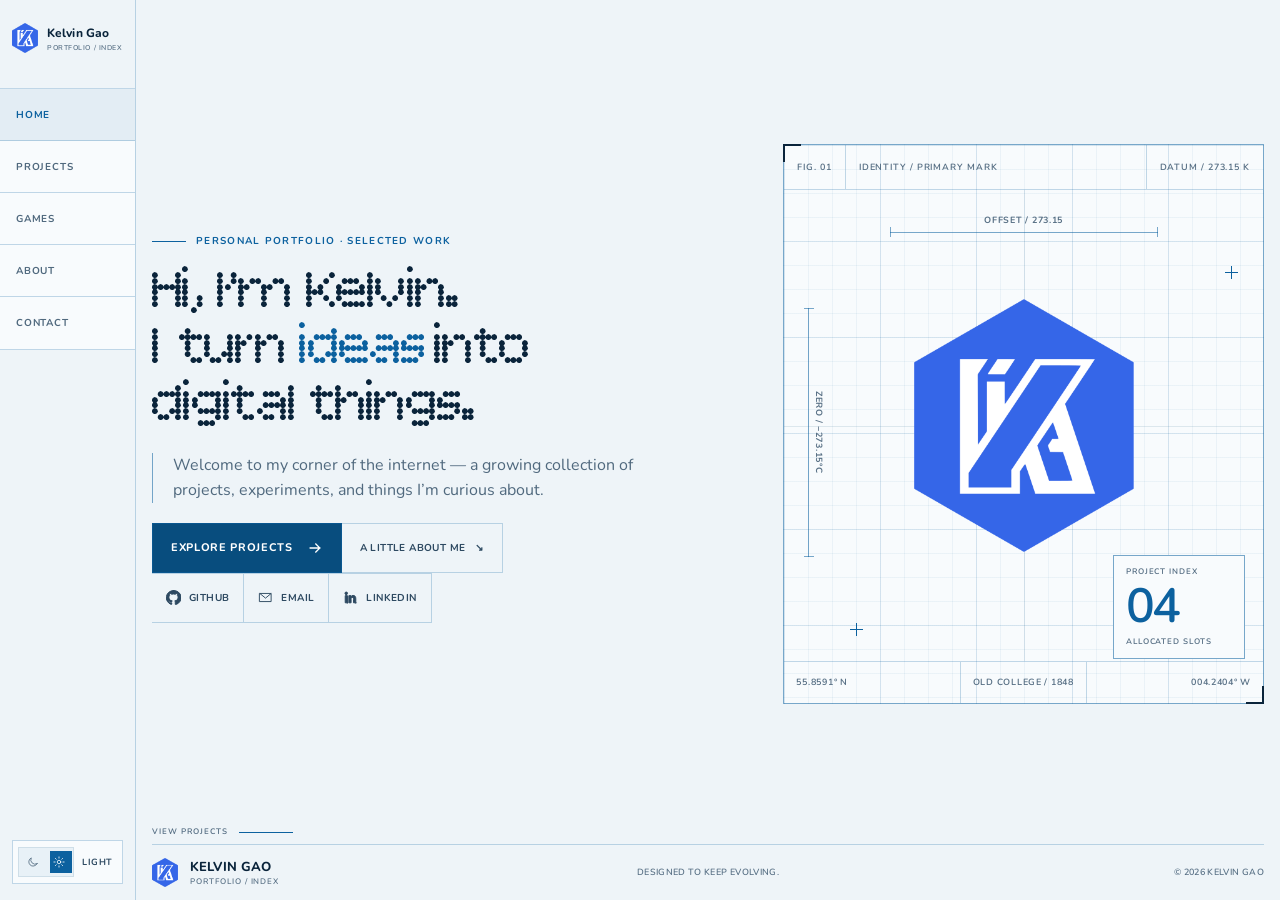
==== commit 6c7f5aa8: "V3.3.6" ====
--- a/index.html
+++ b/index.html
@@ -24,7 +24,7 @@
       rel="stylesheet"
       href="https://fonts.googleapis.com/css2?family=Bitcount+Prop+Single:wght@100..900&amp;family=Nunito:wght@200..1000&amp;display=swap"
     />
-    <link rel="stylesheet" href="styles.css?v=blueprint-23" />
+    <link rel="stylesheet" href="styles.css?v=blueprint-24" />
     <script>
       document.documentElement.classList.add("js");
       try {
--- a/styles.css
+++ b/styles.css
@@ -87,6 +87,7 @@
 h2,
 h3 {
   font-family: var(--title-font);
+  font-weight: 400;
 }
 
 ::selection {
@@ -409,8 +410,8 @@
 .hero h1 {
   max-width: 760px;
   margin: 0;
-  font-size: clamp(2.3rem, 4.2vw, 3.85rem);
-  font-weight: 720;
+  font-size: clamp(3.35rem, 6.2vw, 5.65rem);
+  font-weight: 400;
   letter-spacing: -0.064em;
   line-height: 0.98;
 }
@@ -1052,8 +1053,8 @@
 .contact-card h2,
 .contact-card h1 {
   margin: 0;
-  font-size: clamp(1.7rem, 3.3vw, 2.95rem);
-  font-weight: 690;
+  font-size: clamp(2.45rem, 4.8vw, 4.3rem);
+  font-weight: 400;
   letter-spacing: -0.055em;
   line-height: 1.02;
 }
@@ -1227,8 +1228,8 @@
 .project-panel h3 {
   max-width: 440px;
   margin: 0;
-  font-size: clamp(1.4rem, 2.25vw, 2.15rem);
-  font-weight: 680;
+  font-size: clamp(2rem, 3.3vw, 3.1rem);
+  font-weight: 400;
   letter-spacing: -0.05em;
   line-height: 1.03;
 }
@@ -2344,6 +2345,7 @@
   color: var(--text-soft);
   font: inherit;
   font-family: var(--title-font);
+  font-weight: 400;
   text-overflow: ellipsis;
   white-space: nowrap;
 }
@@ -2687,7 +2689,8 @@
 
 .capability-card h3 {
   margin: 51px 0 8px;
-  font-size: 14px;
+  font-size: 20px;
+  font-weight: 400;
   letter-spacing: -0.025em;
 }
 
@@ -2758,7 +2761,7 @@
 .contact-card h2,
 .contact-card h1 {
   max-width: 760px;
-  font-size: clamp(2.05rem, 4.2vw, 3.7rem);
+  font-size: clamp(3rem, 6.2vw, 5.45rem);
 }
 
 .contact-card h2 span,
@@ -3022,7 +3025,7 @@
   }
 
   .hero h1 {
-    font-size: clamp(2.05rem, 8.85vw, 3.4rem);
+    font-size: clamp(3rem, 13vw, 5rem);
   }
 
   .section {
@@ -3480,7 +3483,7 @@
 
   .contact-card h2,
   .contact-card h1 {
-    font-size: clamp(1.85rem, 9.5vw, 2.8rem);
+    font-size: clamp(2.7rem, 14vw, 4.1rem);
   }
 
   .button--light {
@@ -3556,7 +3559,7 @@
   .section-heading h2,
   .about-intro h1,
   .about-intro h2 {
-    font-size: clamp(1.4rem, 2vw, 1.9rem);
+    font-size: clamp(2rem, 3vw, 2.75rem);
   }
 
   .section-description {
@@ -3566,7 +3569,7 @@
 
   .games .section-heading h1,
   .games .section-heading h2 {
-    font-size: clamp(1.25rem, 1.85vw, 1.55rem);
+    font-size: clamp(1.8rem, 2.7vw, 2.25rem);
   }
 
   /* Home */
@@ -3583,7 +3586,7 @@
   }
 
   .hero h1 {
-    font-size: clamp(1.8rem, 3.1vw, 2.85rem);
+    font-size: clamp(2.65rem, 4.5vw, 4.2rem);
   }
 
   .hero-intro {
@@ -3653,7 +3656,7 @@
   }
 
   .project-panel h3 {
-    font-size: clamp(1.15rem, 1.7vw, 1.7rem);
+    font-size: clamp(1.65rem, 2.5vw, 2.45rem);
   }
 
   .project-summary {
@@ -3798,7 +3801,7 @@
 
   .capability-card h3 {
     margin-top: 28px;
-    font-size: 12px;
+    font-size: 17px;
   }
 
   .capability-card p {
@@ -3821,7 +3824,7 @@
 
   .contact-card h1,
   .contact-card h2 {
-    font-size: clamp(1.9rem, 3.7vw, 3.15rem);
+    font-size: clamp(2.8rem, 5.4vw, 4.6rem);
   }
 
   .contact-card > p:not(.section-kicker) {
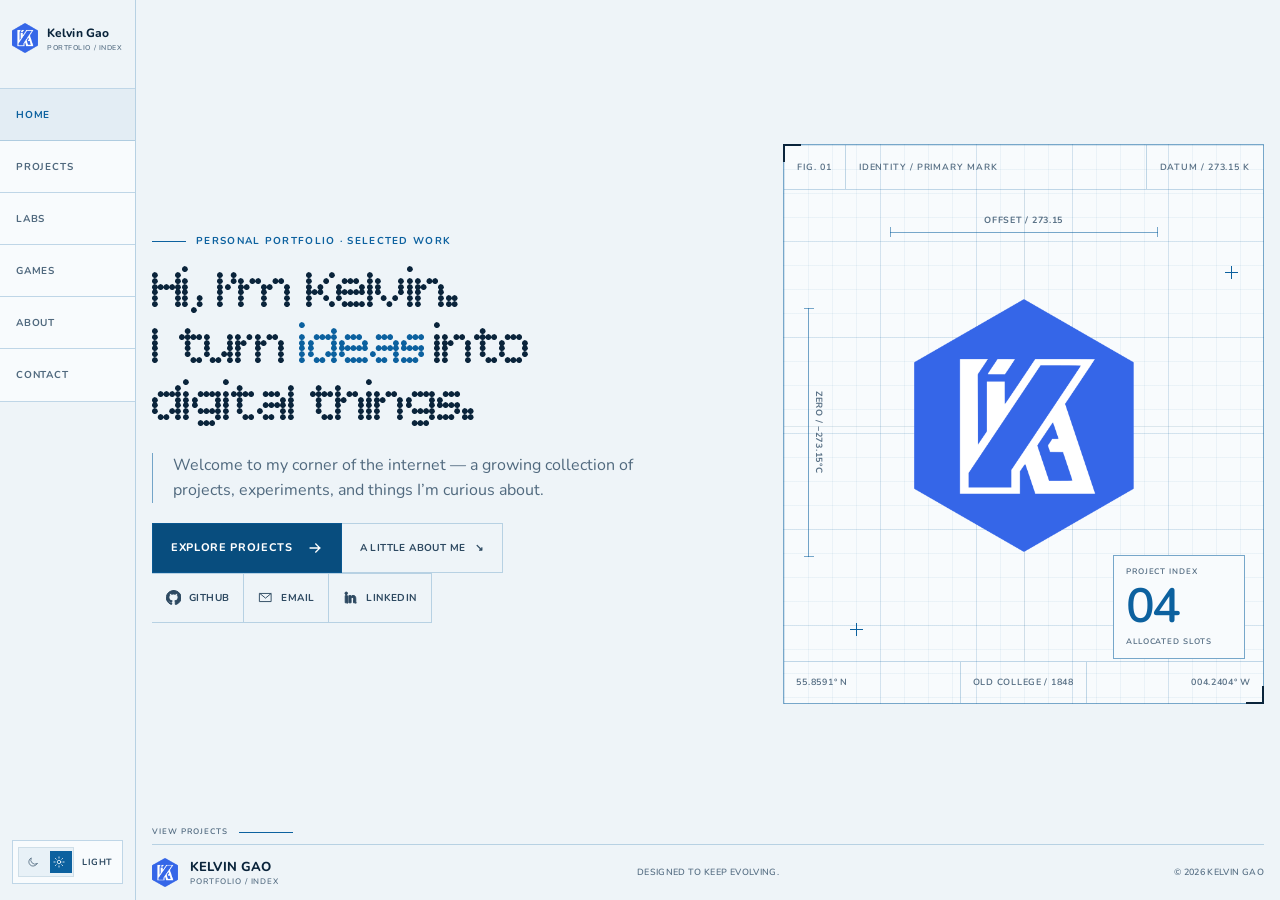
==== commit 7e13024d: "vc" ====
--- a/index.html
+++ b/index.html
@@ -24,7 +24,7 @@
       rel="stylesheet"
       href="https://fonts.googleapis.com/css2?family=Bitcount+Prop+Single:wght@100..900&amp;family=Nunito:wght@200..1000&amp;display=swap"
     />
-    <link rel="stylesheet" href="styles.css?v=blueprint-24" />
+    <link rel="stylesheet" href="styles.css?v=blueprint-33" />
     <script>
       document.documentElement.classList.add("js");
       try {
@@ -61,6 +61,7 @@
         <nav class="main-nav" aria-label="Main navigation">
           <a class="is-active" href="index.html" data-page-link="home" aria-current="page">Home</a>
           <a href="projects.html" data-page-link="projects">Projects</a>
+          <a href="simulations.html" data-page-link="labs">Labs</a>
           <a href="games.html" data-page-link="games">Games</a>
           <a href="about.html" data-page-link="about">About</a>
           <a href="contact.html" data-page-link="contact">Contact</a>
@@ -202,6 +203,6 @@
       <p>© <span data-year></span> Kelvin Gao</p>
     </footer>
 
-    <script src="script.js?v=blueprint-11"></script>
+    <script src="script.js?v=blueprint-12"></script>
   </body>
 </html>
--- a/styles.css
+++ b/styles.css
@@ -2312,11 +2312,14 @@
   width: min(100%, 460px);
   border: 1px solid var(--preview-line);
   background: var(--preview-bg);
+  -webkit-touch-callout: none;
+  -webkit-user-select: none;
+  user-select: none;
 }
 
 .game-window__bar {
   display: grid;
-  grid-template-columns: 62px minmax(0, 1fr) auto;
+  grid-template-columns: 62px minmax(0, 1fr) auto 58px 48px;
   align-items: center;
   min-height: 38px;
   border-bottom: 1px solid var(--preview-line);
@@ -2354,6 +2357,115 @@
   gap: 5px;
 }
 
+.game-fullscreen-toggle,
+.game-sound-toggle {
+  align-self: stretch;
+  justify-content: center;
+  min-height: 44px;
+  padding-inline: 4px;
+  border: 0;
+  background: var(--surface-2);
+  color: var(--blue);
+  font: 750 7px/1 var(--mono);
+  letter-spacing: 0.08em;
+  cursor: pointer;
+  touch-action: manipulation;
+}
+
+.game-fullscreen-toggle {
+  min-width: 48px;
+}
+
+.game-sound-toggle {
+  min-width: 58px;
+}
+
+.game-sound-toggle[aria-pressed="false"] {
+  color: var(--faint);
+}
+
+.game-sound-toggle:disabled {
+  color: var(--faint);
+  cursor: not-allowed;
+  opacity: 0.62;
+}
+
+.game-fullscreen-toggle:hover,
+.game-fullscreen-toggle:focus-visible,
+.game-sound-toggle:not(:disabled):hover,
+.game-sound-toggle:not(:disabled):focus-visible {
+  background: var(--blue);
+  color: #06101c;
+}
+
+html[data-theme="light"] .game-fullscreen-toggle:hover,
+html[data-theme="light"] .game-fullscreen-toggle:focus-visible,
+html[data-theme="light"] .game-sound-toggle:not(:disabled):hover,
+html[data-theme="light"] .game-sound-toggle:not(:disabled):focus-visible {
+  color: #fff;
+}
+
+html.has-game-fullscreen,
+html.has-game-fullscreen body {
+  overflow: hidden;
+  overscroll-behavior: none;
+}
+
+.game-console.is-game-fullscreen-active {
+  display: grid;
+  width: 100%;
+  max-width: none;
+  height: 100%;
+  min-height: 0;
+  max-height: none;
+  margin: 0;
+  box-sizing: border-box;
+  padding:
+    env(safe-area-inset-top, 0px)
+    env(safe-area-inset-right, 0px)
+    env(safe-area-inset-bottom, 0px)
+    env(safe-area-inset-left, 0px);
+  overflow: hidden;
+  background: var(--preview-bg);
+  place-items: stretch;
+}
+
+.game-console.is-game-fullscreen-fallback {
+  position: fixed;
+  z-index: 3000;
+  inset: 0;
+  height: 100vh;
+  height: 100dvh;
+}
+
+.game-console:fullscreen::backdrop {
+  background: var(--preview-bg);
+}
+
+.game-console.is-game-fullscreen-active .game-window {
+  display: grid;
+  grid-template-rows: auto minmax(0, 1fr) auto;
+  width: 100% !important;
+  max-width: none;
+  height: 100%;
+  max-height: none;
+  margin: 0;
+  border: 0;
+  background: var(--preview-bg);
+}
+
+.game-console.is-game-fullscreen-active .tetris-window {
+  grid-template-rows: auto minmax(0, 1fr) auto auto;
+}
+
+.game-console.is-game-fullscreen-active .game-stage {
+  width: 100%;
+  height: 100%;
+  min-height: 0;
+  aspect-ratio: auto;
+  touch-action: none;
+}
+
 .game-stage {
   position: relative;
   overflow: hidden;
@@ -2381,6 +2493,174 @@
 .tetris-stage {
   aspect-ratio: 5 / 6;
   touch-action: none;
+}
+
+.garden-window {
+  width: min(100%, 760px);
+}
+
+.garden-stage {
+  isolation: isolate;
+  aspect-ratio: 4 / 5;
+  touch-action: manipulation;
+}
+
+.game-console.is-game-fullscreen-active .garden-stage {
+  touch-action: manipulation;
+}
+
+.garden-stage canvas {
+  touch-action: none;
+}
+
+.garden-toolbar {
+  position: absolute;
+  z-index: 3;
+  top: 8px;
+  right: 8px;
+  left: 8px;
+  display: grid;
+  grid-template-columns: minmax(0, 1fr) auto;
+  gap: 5px;
+  min-height: 66px;
+  padding: 5px;
+  overflow: hidden;
+  border: 1px solid var(--preview-line);
+  background: var(--surface);
+  background: color-mix(in srgb, var(--surface) 94%, transparent);
+  box-shadow: 0 7px 0 color-mix(in srgb, var(--preview-bg) 72%, transparent);
+  touch-action: manipulation;
+}
+
+.garden-unit-strip {
+  display: flex;
+  min-width: 0;
+  gap: 5px;
+  overflow-x: auto;
+  overscroll-behavior-inline: contain;
+  scrollbar-color: var(--blue) transparent;
+  scrollbar-width: thin;
+  touch-action: pan-x;
+  -webkit-overflow-scrolling: touch;
+}
+
+.garden-unit-card {
+  position: relative;
+  display: grid;
+  min-width: 82px;
+  min-height: 54px;
+  flex: 1 0 82px;
+  grid-template-columns: 25px minmax(0, 1fr);
+  grid-template-rows: 1fr 1fr;
+  align-items: center;
+  padding: 5px 7px;
+  overflow: hidden;
+  border: 1px solid var(--line);
+  border-radius: 0;
+  background: var(--surface-2);
+  color: var(--muted);
+  text-align: left;
+  cursor: pointer;
+  touch-action: manipulation;
+}
+
+.garden-unit-card > span {
+  display: grid;
+  width: 21px;
+  height: 21px;
+  grid-row: 1 / 3;
+  place-items: center;
+  border: 1px solid var(--blue);
+  color: var(--blue);
+  font: 750 7px/1 var(--mono);
+}
+
+.garden-unit-card strong,
+.garden-unit-card small {
+  position: relative;
+  z-index: 1;
+  overflow: hidden;
+  text-overflow: ellipsis;
+  white-space: nowrap;
+}
+
+.garden-unit-card strong {
+  align-self: end;
+  color: var(--text-soft);
+  font: 750 7px/1 var(--mono);
+  letter-spacing: 0.05em;
+}
+
+.garden-unit-card small {
+  align-self: start;
+  color: var(--faint);
+  font: 650 6px/1.2 var(--mono);
+  letter-spacing: 0.04em;
+}
+
+.garden-unit-card [data-garden-cooldown] {
+  position: absolute;
+  z-index: 0;
+  right: 0;
+  bottom: 0;
+  left: 0;
+  height: 4px;
+  background: var(--blue);
+  transform: scaleX(var(--garden-cooldown, 0));
+  transform-origin: left center;
+}
+
+.garden-unit-card:hover,
+.garden-unit-card:focus-visible,
+.garden-unit-card[aria-pressed="true"] {
+  border-color: var(--blue);
+  background: var(--blue-fill);
+}
+
+.garden-unit-card[aria-pressed="true"] > span {
+  background: var(--blue);
+  color: var(--preview-bg);
+}
+
+.garden-unit-card[aria-disabled="true"] {
+  cursor: not-allowed;
+}
+
+.garden-unit-card[data-garden-locked] {
+  border-style: dashed;
+  background-image: repeating-linear-gradient(
+    -45deg,
+    transparent 0 7px,
+    var(--grid-minor) 7px 8px
+  );
+  cursor: help;
+}
+
+.garden-unit-card[data-garden-locked] strong,
+.garden-unit-card[data-garden-locked] small {
+  color: var(--faint);
+}
+
+.garden-unit-card[data-garden-locked] > span {
+  border-color: var(--faint);
+  color: var(--faint);
+}
+
+.garden-unit-card[data-garden-new]:not([data-garden-locked]) {
+  box-shadow: inset 0 -3px 0 var(--blue);
+}
+
+.garden-unit-card--remove {
+  flex: 0 0 82px;
+  border-color: var(--line-strong);
+}
+
+.garden-unit-card--remove > span {
+  border-style: dashed;
+}
+
+.garden-footer .garden-readouts b {
+  color: var(--blue);
 }
 
 .tetris-mobile-previews {
@@ -2439,6 +2719,29 @@
   padding: 7px 10px;
   color: var(--muted);
   font-size: 8px;
+}
+
+.garden-stage .game-overlay {
+  padding: 84px 14px 18px;
+  background: color-mix(in srgb, var(--preview-bg) 68%, transparent);
+}
+
+.garden-stage .game-overlay > * {
+  width: min(390px, calc(100% - 24px));
+  box-sizing: border-box;
+}
+
+.garden-stage .game-overlay[data-overlay-mode="briefing"] strong {
+  border-color: var(--blue);
+  color: var(--blue);
+}
+
+.garden-stage .game-overlay .garden-overlay-detail {
+  max-width: min(390px, calc(100% - 24px));
+  padding: 10px 12px;
+  color: var(--text-soft);
+  line-height: 1.45;
+  white-space: normal;
 }
 
 .game-window__footer {
@@ -2528,6 +2831,184 @@
   cursor: not-allowed;
 }
 
+/* Desktop game chassis: keep the playfield portrait and move its readouts
+   into a compact rail. Phone layouts retain the horizontal footer below. */
+
+@media (min-width: 951px) and (min-height: 600px) {
+  .game-console.is-game-fullscreen-active {
+    position: fixed;
+    inset: 0;
+    width: 100vw;
+    height: 100vh;
+    height: 100dvh;
+  }
+
+  .game-console:fullscreen {
+    position: fixed !important;
+    inset: 0 !important;
+    width: 100vw !important;
+    max-width: none !important;
+    height: 100vh !important;
+    height: 100dvh !important;
+    max-height: none !important;
+    margin: 0 !important;
+    transform: none !important;
+  }
+
+  .game-console {
+    container-type: size;
+  }
+
+  .game-console.is-game-fullscreen-active {
+    place-items: center;
+  }
+
+  .game-console .game-window,
+  .game-console.is-game-fullscreen-active .game-window {
+    --game-rail-width: 180px;
+    display: grid;
+    width: min(100%, 720px);
+    max-width: 100%;
+    height: 100%;
+    max-height: 100%;
+    grid-template-areas:
+      "stage bar"
+      "stage controls";
+    grid-template-columns: minmax(0, 1fr) var(--game-rail-width);
+    grid-template-rows: 44px minmax(0, 1fr);
+    overflow: hidden;
+  }
+
+  .game-console.is-game-fullscreen-active .game-window,
+  .game-console.is-game-fullscreen-active .tetris-window {
+    grid-template-rows: 44px minmax(0, 1fr);
+  }
+
+  #game-panel-flappy .game-window {
+    width: min(100%, 720px) !important;
+    width: min(100%, calc(75cqh + var(--game-rail-width))) !important;
+  }
+
+  #game-panel-snake .game-window {
+    width: min(100%, 860px) !important;
+    width: min(100%, calc(100cqh + var(--game-rail-width))) !important;
+  }
+
+  #game-panel-invaders .game-window {
+    width: min(100%, 800px) !important;
+    width: min(100%, calc(88.889cqh + var(--game-rail-width))) !important;
+  }
+
+  #game-panel-tetris .game-window {
+    --game-rail-width: 190px;
+    width: min(100%, 790px) !important;
+    width: min(100%, calc(83.333cqh + var(--game-rail-width))) !important;
+  }
+
+  #game-panel-garden .game-window {
+    --game-rail-width: 190px;
+    width: min(100%, 1160px) !important;
+    width: min(100%, calc(145cqh + var(--game-rail-width))) !important;
+  }
+
+  .game-console .game-window__bar {
+    grid-area: bar;
+    grid-template-columns: minmax(0, 1fr) 58px 48px;
+    border-bottom: 1px solid var(--preview-line);
+    border-left: 1px solid var(--preview-line);
+  }
+
+  .game-console .game-window__bar .window-dots,
+  .game-console .game-window__bar .game-build-label {
+    display: none;
+  }
+
+  .game-console .game-stage {
+    grid-area: stage;
+    width: 100%;
+    height: 100%;
+    min-width: 0;
+    min-height: 0;
+    aspect-ratio: auto;
+  }
+
+  .game-console .game-window__footer {
+    display: grid;
+    min-width: 0;
+    min-height: 0;
+    grid-area: controls;
+    grid-template-columns: 1fr;
+    grid-template-rows:
+      minmax(44px, 0.65fr)
+      minmax(80px, 1.35fr)
+      54px;
+    border-top: 0;
+    border-left: 1px solid var(--preview-line);
+  }
+
+  .game-console .game-state,
+  .game-console .game-scores,
+  .game-console .game-window__footer button {
+    width: 100%;
+    min-width: 0;
+    min-height: 0;
+    border-right: 0;
+    border-bottom: 1px solid var(--line);
+  }
+
+  .game-console .game-state {
+    justify-content: center;
+    padding: 10px;
+    text-align: center;
+  }
+
+  .game-console .game-scores {
+    display: grid;
+    grid-template-columns: 1fr;
+    grid-template-rows: repeat(2, minmax(0, 1fr));
+  }
+
+  .game-console .game-scores output {
+    justify-content: center;
+    padding: 8px;
+    border-right: 0;
+    border-bottom: 1px solid var(--line);
+  }
+
+  .game-console .game-scores output:last-child {
+    border-bottom: 0;
+  }
+
+  .game-console .garden-readouts {
+    grid-template-rows: repeat(3, minmax(0, 1fr));
+  }
+
+  .game-console .game-window__footer > button {
+    border-bottom: 0;
+  }
+
+  .game-console .tetris-footer {
+    grid-template-columns: 1fr;
+    grid-template-rows:
+      minmax(44px, 0.55fr)
+      minmax(72px, 1.15fr)
+      50px
+      54px;
+  }
+
+  .game-console .tetris-footer > button {
+    border-bottom: 1px solid var(--line);
+  }
+
+  .game-console .tetris-footer > button:last-child {
+    border-bottom: 0;
+  }
+
+  .game-console .tetris-footer [data-tetris-hold] {
+    border-right: 0;
+  }
+}
+
 /* About */
 
 .about-grid {
@@ -3171,10 +3652,10 @@
   }
 
   .game-window__bar {
-    grid-template-columns: 62px minmax(0, 1fr);
-  }
-
-  .game-window__bar > :last-child {
+    grid-template-columns: 62px minmax(0, 1fr) 58px 48px;
+  }
+
+  .game-window__bar .game-build-label {
     display: none;
   }
 
@@ -3206,6 +3687,35 @@
   .flappy-overlay strong {
     min-width: min(240px, calc(100% - 32px));
     font-size: 10px;
+  }
+
+  .garden-toolbar {
+    top: 6px;
+    right: 6px;
+    left: 6px;
+    min-height: 62px;
+    padding: 4px;
+  }
+
+  .garden-unit-card {
+    min-width: 74px;
+    min-height: 52px;
+    flex-basis: 74px;
+    padding-inline: 5px;
+  }
+
+  .garden-unit-card--remove {
+    flex-basis: 74px;
+  }
+
+  .garden-readouts {
+    font-size: 6px;
+    letter-spacing: 0.02em;
+  }
+
+  .garden-readouts output {
+    min-width: 0;
+    padding-inline: 4px;
   }
 
   .tetris-mobile-previews {
@@ -3725,22 +4235,6 @@
     overflow: hidden;
   }
 
-  #game-panel-flappy .game-window {
-    width: min(100%, 460px, calc(75dvh - 298px));
-  }
-
-  #game-panel-snake .game-window {
-    width: min(100%, 460px, calc(100dvh - 396px));
-  }
-
-  #game-panel-invaders .game-window {
-    width: min(100%, 460px, calc(88.889dvh - 352px));
-  }
-
-  #game-panel-tetris .game-window {
-    width: min(100%, 560px, calc(83.333dvh - 262.5px));
-  }
-
   /* About */
 
   .about {
@@ -3990,3 +4484,134 @@
     width: min(96%, 680px, calc(133.333dvh - 400px));
   }
 }
+
+/* Six-tab header: between the stacked phone header and the desktop sidebar,
+   the centred nav would touch the brand and theme toggle below ~830px, so
+   its tabs tighten there. */
+
+@media (min-width: 761px) and (max-width: 860px) {
+  .main-nav a {
+    min-width: 64px;
+    padding-inline: 10px;
+  }
+}
+
+/* Simulation library embed (simulations.html, the Labs tab)
+   The standalone library in labs/ is framed like the game windows. On short
+   or narrow screens the frame has its own height; on desktop it fills the
+   space left under the heading. */
+
+.sim-embed {
+  display: grid;
+  grid-template-rows: auto minmax(0, 1fr);
+  border: 1px solid var(--line-strong);
+  background: var(--surface);
+}
+
+.sim-embed__bar {
+  display: grid;
+  grid-template-columns: auto minmax(0, 1fr) auto;
+  min-height: 38px;
+  border-bottom: 1px solid var(--line-strong);
+  background: var(--surface-2);
+  color: var(--faint);
+  font: 650 8px/1 var(--mono);
+  letter-spacing: 0.1em;
+}
+
+.sim-embed__bar > * {
+  display: flex;
+  align-items: center;
+  padding-inline: 14px;
+  border-right: 1px solid var(--line);
+}
+
+.sim-embed__bar > :last-child {
+  border-right: 0;
+}
+
+.sim-embed__title {
+  min-width: 0;
+  overflow: hidden;
+  color: var(--text-soft);
+  text-overflow: ellipsis;
+  white-space: nowrap;
+}
+
+.sim-embed__open {
+  gap: 8px;
+  min-height: 44px;
+  color: var(--blue);
+  font-weight: 750;
+  letter-spacing: 0.08em;
+  text-transform: uppercase;
+  white-space: nowrap;
+}
+
+.sim-embed__open span {
+  font-size: 13px;
+}
+
+.sim-embed__open:hover,
+.sim-embed__open:focus-visible {
+  background: var(--blue);
+  color: #06101c;
+}
+
+html[data-theme="light"] .sim-embed__open:hover,
+html[data-theme="light"] .sim-embed__open:focus-visible {
+  color: #fff;
+}
+
+.sim-embed__frame {
+  display: block;
+  width: 100%;
+  height: min(78svh, 900px);
+  min-height: 480px;
+  border: 0;
+  background: #f5f8fc;
+}
+
+.sim-embed__noscript {
+  margin: 0;
+  padding: 18px;
+  color: var(--text-soft);
+  font: 650 10px/1.6 var(--mono);
+  letter-spacing: 0.06em;
+  text-transform: uppercase;
+}
+
+@media (max-width: 520px) {
+  .sim-embed__bar {
+    grid-template-columns: minmax(0, 1fr) auto;
+  }
+
+  .sim-embed__bar > * {
+    padding-inline: 10px;
+  }
+
+  .sim-embed__bar .window-dots {
+    display: none;
+  }
+}
+
+@media (min-width: 951px) and (min-height: 600px) {
+  .simulations {
+    display: grid;
+    grid-template-rows: auto minmax(0, 1fr);
+  }
+
+  .simulations .section-heading h1 {
+    font-size: clamp(1.8rem, 2.7vw, 2.25rem);
+  }
+
+  .sim-embed {
+    height: 100%;
+    min-height: 0;
+  }
+
+  .sim-embed__frame {
+    height: 100%;
+    min-height: 0;
+  }
+}
